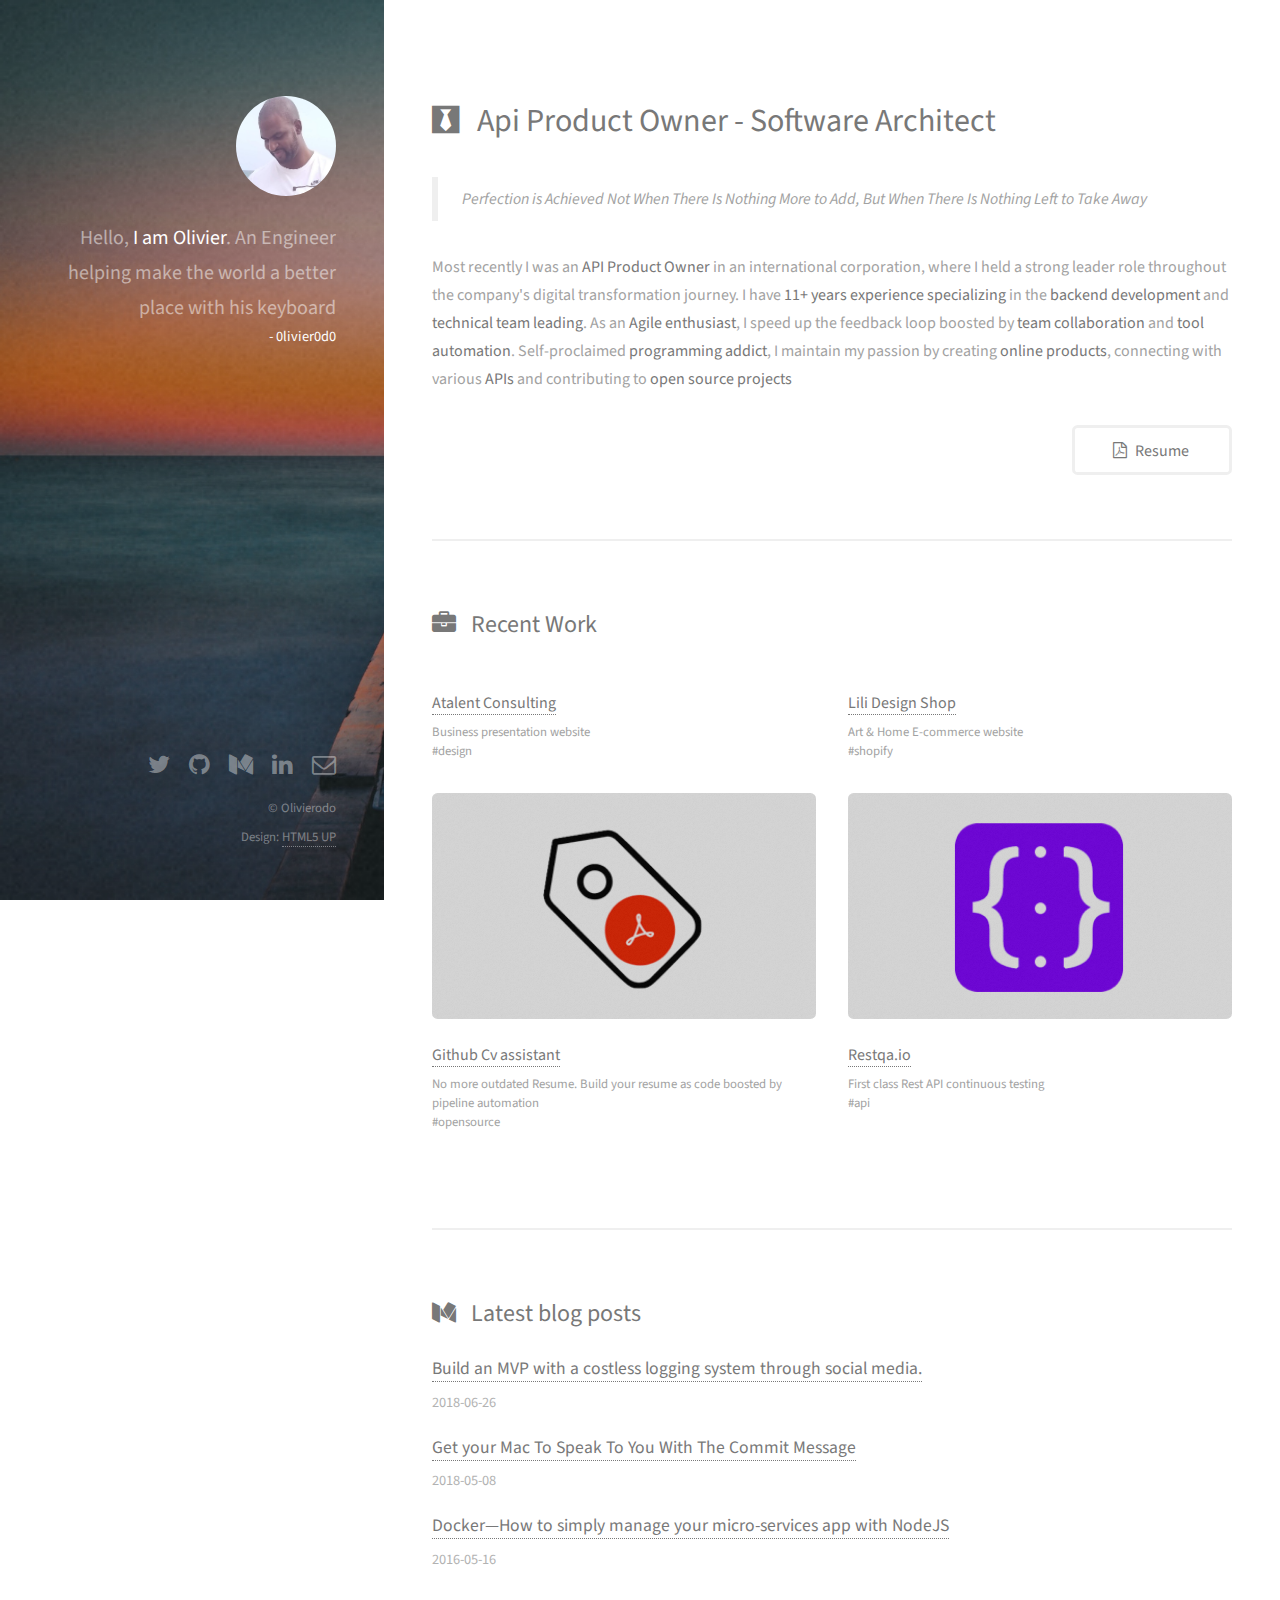
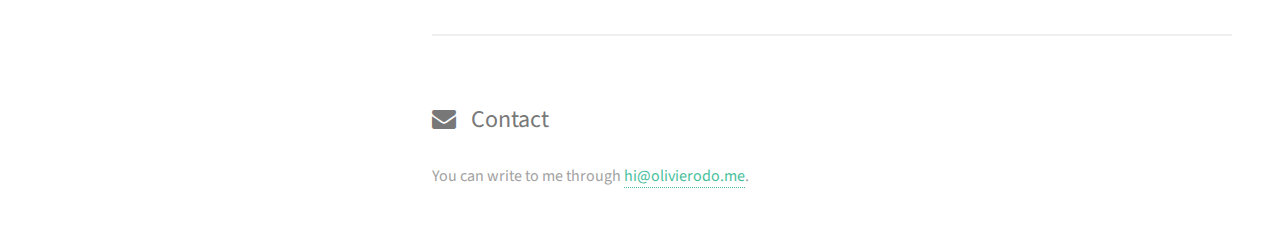
==== index.html @ 7ea4ca66 "add atalent" ====
<!DOCTYPE HTML>
<!--
	Strata by HTML5 UP
	html5up.net | @ajlkn
	Free for personal and commercial use under the CCA 3.0 license (html5up.net/license)
-->
<html>
	<head>
		<title>0livier0d0 - Engineer of things</title>
		<meta charset="utf-8" />
		<meta name="viewport" content="width=device-width, initial-scale=1, user-scalable=no" />
		<link rel="stylesheet" href="assets/css/main.css" />
    <link rel="shortcut icon" type="image/x-icon" href="/images/avatar.jpg">
	</head>
	<body class="is-preload">

		<!-- Header -->
			<header id="header">
				<div class="inner">
					<a href="#" class="image avatar"><img src="images/avatar.jpg" alt="" /></a>
					<h1>Hello, <strong>I am Olivier</strong>.<br />
          An Engineer helping make the world a better place with his keyboard<br />
          <br />
          <h5>- 0livier0d0</h5>
				</div>
			</header>

		<!-- Main -->
			<div id="main">

				<!-- One -->
					<section id="one">
						<header class="major">
              <h1>
		            <a href="#" class="icon fa-black-tie"><span class="label"></span></a>
                &nbsp;
							  Api Product Owner - Software Architect
              </h1>
              <blockquote>Perfection is Achieved Not When There Is Nothing More to Add, But When There Is Nothing Left to Take Away</blockquote>
						</header>
						<p>Most recently I was an <strong>API Product Owner</strong> in an international corporation, where I held a strong leader role throughout the company's digital transformation journey. I have <strong>11+ years experience specializing</strong> in the <strong>backend development</strong> and <strong>technical team leading</strong>.
            As an <strong>Agile enthusiast</strong>, I speed up the feedback loop boosted by <strong>team collaboration</strong> and <strong>tool automation</strong>.
            Self-proclaimed <strong>programming addict</strong>, I maintain my passion by creating <strong>online products</strong>, connecting with various <strong>APIs</strong> and contributing to <strong>open source projects</strong></p>
            <a href="https://github.com/olivierodo/Awesome-CV/releases/download/latest/olivier-rodomond.pdf" target="_blank" class="button icon fa-file-pdf-o" style="float:right"  ga-on="click" ga-event-category="Resume download">Resume</a>
            <div style="clear:right"></div>
					</section>

				<!-- Two -->
					<section id="two">
						<h2>
		          <a href="#" class="icon fa-briefcase"><span class="label">email</span></a>
              &nbsp;
              Recent Work
             </h2>
						<div class="row">
							<article class="col-6 col-12-xsmall work-item">
								<a target="_blank" ga-on="click" ga-event-category="atalent" href="https://www.atalent-consulting.com?source=olivierodo" class="image fit thumb"><img src="images/thumbs/05.png" alt="" /></a>
								<h3><a ga-on="click" ga-event-category="atalent" href="https://www.atalent-consulting.com?source=olivierodo" target="_blank">Atalent Consulting</a></h3>
								<p>
                  Business presentation website<br />
                  #design
                </p>
							</article>
							<article class="col-6 col-12-xsmall work-item">
								<a target="_blank" ga-on="click" ga-event-category="Lilidesignshop" href="https://www.lilidesignshop.com?source=olivierodo" class="image fit thumb"><img src="images/thumbs/04.png" alt="" /></a>
								<h3><a ga-on="click" ga-event-category="Lilidesignshop" href="https://www.lilidesignshop.com?source=olivierodo" target="_blank">Lili Design Shop</a></h3>
								<p>
                  Art & Home  E-commerce website<br />
                  #shopify
                </p>
							</article>
							<article class="col-6 col-12-xsmall work-item">
								<a  target="_blank" ga-on="click" ga-event-category="gh-cv-assistant" href="http://gh-cv-assistant.olivierodo.me?source=olivierodo" class="image fit thumb"><img src="images/thumbs/02.png" alt="" /></a>
								<h3><a target="_blank" ga-on="click" ga-event-category="gh-cv-assistant" href="http://gh-cv-assistant.olivierodo.me?source=olivierodo">Github Cv assistant</a></h3>
								<p>
                  No more outdated Resume. Build your resume as code boosted by pipeline automation<br />
                  #opensource
                </p>
							</article>
							<article class="col-6 col-12-xsmall work-item">
								<a  ga-on="click" ga-event-category="restqa" href="http://restqa.io?source=olivierodo" target="_blank" class="image fit thumb"><img src="images/thumbs/03.png" alt="" /></a>
								<h3><a  ga-on="click" ga-event-category="restqa" href="http://restqa.io?source=olivierodo" target="_blank">Restqa.io</a></h3>
								<p>
                  First class Rest API continuous testing<br />
                  #api
                </p>
							</article>
						</div>
					</section>


          <section id="posts">
						<h2>
		          <a href="http://blog.olivierodo.me" class="icon fa-medium"><span class="label">Blog</span></a>
              &nbsp;
              Latest blog posts 
             </h2>
          </section>

          <section>
						<h2>
		          <a href="#" class="icon fa-envelope"><span class="label">email</span></a>
              &nbsp;
              Contact
             </h2>
             You can write to me through <a href="mailto:hi@olivierodo.me"  ga-on="click" ga-event-category="email contact">hi@olivierodo.me</a>.
          </section>

		<!-- Footer -->
			<footer id="footer">
				<div class="inner">
					<ul class="icons">
						<li><a href="https://twitter.com/olivierodo" ga-on="click" ga-event-category="twitter"  class="icon fa-twitter"><span class="label">Twitter</span></a></li>
						<li><a href="https://github.com/olivierodo"  ga-on="click" ga-event-category="github" class="icon fa-github"><span class="label">Github</span></a></li>
						<li><a href="http://blog.olivierodo.me"  ga-on="click" ga-event-category="blog" class="icon fa-medium"><span class="label">Blog</span></a></li>
						<li><a href="https://linkedin.com/in/olivierodo"  ga-on="click" ga-event-category="linkedin" class="icon fa-linkedin"><span class="label">Linkedin</span></a></li>
						<li><a href="mail:hi@olivierodo.me"  ga-on="click" ga-event-category="email" class="icon fa-envelope-o"><span class="label">Email</span></a></li>
					</ul>
					<ul class="copyright">
						<li>&copy; Olivierodo</li><li>Design: <a href="http://html5up.net"  ga-on="click" ga-event-category="template">HTML5 UP</a></li>
					</ul>
				</div>
			</footer>

		<!-- Scripts -->
			<script src="assets/js/jquery.min.js"></script>
			<script src="assets/js/jquery.poptrox.min.js"></script>
			<script src="assets/js/browser.min.js"></script>
			<script src="assets/js/breakpoints.min.js"></script>
			<script src="assets/js/util.js"></script>
			<script src="assets/js/main.js"></script>

      <!-- Global site tag (gtag.js) - Google Analytics -->
      <script>
        (function(i,s,o,g,r,a,m){i['GoogleAnalyticsObject']=r;i[r]=i[r]||function(){
        (i[r].q=i[r].q||[]).push(arguments)},i[r].l=1*new Date();a=s.createElement(o),
        m=s.getElementsByTagName(o)[0];a.async=1;a.src=g;m.parentNode.insertBefore(a,m)
        })(window,document,'script','https://www.google-analytics.com/analytics.js','ga');
        
        ga('create', 'UA-53726500-4', 'auto');
        ga('send', 'pageview');
      </script>




	</body>
</html>
---- assets/css/main.css ----
@import url("font-awesome.min.css");
@import url("https://fonts.googleapis.com/css?family=Source+Sans+Pro:400,400italic");

/*
	Strata by HTML5 UP
	html5up.net | @ajlkn
	Free for personal and commercial use under the CCA 3.0 license (html5up.net/license)
*/

html, body, div, span, applet, object,
iframe, h1, h2, h3, h4, h5, h6, p, blockquote,
pre, a, abbr, acronym, address, big, cite,
code, del, dfn, em, img, ins, kbd, q, s, samp,
small, strike, strong, sub, sup, tt, var, b,
u, i, center, dl, dt, dd, ol, ul, li, fieldset,
form, label, legend, table, caption, tbody,
tfoot, thead, tr, th, td, article, aside,
canvas, details, embed, figure, figcaption,
footer, header, hgroup, menu, nav, output, ruby,
section, summary, time, mark, audio, video {
	margin: 0;
	padding: 0;
	border: 0;
	font-size: 100%;
	font: inherit;
	vertical-align: baseline;}

article, aside, details, figcaption, figure,
footer, header, hgroup, menu, nav, section {
	display: block;}

body {
	line-height: 1;
}

ol, ul {
	list-style: none;
}

blockquote, q {
	quotes: none;
}

	blockquote:before, blockquote:after, q:before, q:after {
		content: '';
		content: none;
	}

table {
	border-collapse: collapse;
	border-spacing: 0;
}

body {
	-webkit-text-size-adjust: none;
}

mark {
	background-color: transparent;
	color: inherit;
}

input::-moz-focus-inner {
	border: 0;
	padding: 0;
}

input, select, textarea {
	-moz-appearance: none;
	-webkit-appearance: none;
	-ms-appearance: none;
	appearance: none;
}

/* Basic */

	html {
		box-sizing: border-box;
	}

	*, *:before, *:after {
		box-sizing: inherit;
	}

	body {
		background: #fff;
	}

		body.is-preload *, body.is-preload *:before, body.is-preload *:after {
			-moz-animation: none !important;
			-webkit-animation: none !important;
			-ms-animation: none !important;
			animation: none !important;
			-moz-transition: none !important;
			-webkit-transition: none !important;
			-ms-transition: none !important;
			transition: none !important;
		}

	body, input, select, textarea {
		color: #a2a2a2;
		font-family: "Source Sans Pro", Helvetica, sans-serif;
		font-size: 16pt;
		font-weight: 400;
		line-height: 1.75em;
	}

	a {
		-moz-transition: color 0.2s ease-in-out, border-color 0.2s ease-in-out;
		-webkit-transition: color 0.2s ease-in-out, border-color 0.2s ease-in-out;
		-ms-transition: color 0.2s ease-in-out, border-color 0.2s ease-in-out;
		transition: color 0.2s ease-in-out, border-color 0.2s ease-in-out;
		border-bottom: dotted 1px;
		color: #49bf9d;
		text-decoration: none;
	}

		a:hover {
			border-bottom-color: transparent;
			color: #49bf9d !important;
			text-decoration: none;
		}

	strong, b {
		color: #787878;
		font-weight: 400;
	}

	em, i {
		font-style: italic;
	}

	p {
		margin: 0 0 2em 0;
	}

	h1, h2, h3, h4, h5, h6 {
		color: #787878;
		font-weight: 400;
		line-height: 1em;
		margin: 0 0 1em 0;
	}

		h1 a, h2 a, h3 a, h4 a, h5 a, h6 a {
			color: inherit;
			text-decoration: none;
		}

	h1 {
		font-size: 2em;
		line-height: 1.5em;
	}

	h2 {
		font-size: 1.5em;
		line-height: 1.5em;
	}

	h3 {
		font-size: 1.25em;
		line-height: 1.5em;
	}

	h4 {
		font-size: 1.1em;
		line-height: 1.5em;
	}

	h5 {
		font-size: 0.9em;
		line-height: 1.5em;
	}

	h6 {
		font-size: 0.7em;
		line-height: 1.5em;
	}

	sub {
		font-size: 0.8em;
		position: relative;
		top: 0.5em;
	}

	sup {
		font-size: 0.8em;
		position: relative;
		top: -0.5em;
	}

	hr {
		border: 0;
		border-bottom: solid 2px #efefef;
		margin: 2em 0;
	}

		hr.major {
			margin: 3em 0;
		}

	blockquote {
		border-left: solid 6px #efefef;
		font-style: italic;
		margin: 0 0 2em 0;
		padding: 0.5em 0 0.5em 1.5em;
	}

	code {
		background: #f7f7f7;
		border-radius: 0.35em;
		border: solid 2px #efefef;
		font-family: "Courier New", monospace;
		font-size: 0.9em;
		margin: 0 0.25em;
		padding: 0.25em 0.65em;
	}

	pre {
		-webkit-overflow-scrolling: touch;
		font-family: "Courier New", monospace;
		font-size: 0.9em;
		margin: 0 0 2em 0;
	}

		pre code {
			display: block;
			line-height: 1.75em;
			padding: 1em 1.5em;
			overflow-x: auto;
		}

	.align-left {
		text-align: left;
	}

	.align-center {
		text-align: center;
	}

	.align-right {
		text-align: right;
	}

/* Container */

	.container {
		margin: 0 auto;
		max-width: calc(100% - 4em);
		width: 100%;
	}

		.container.xsmall {
			width: 25%;
		}

		.container.small {
			width: 50%;
		}

		.container.medium {
			width: 75%;
		}

		.container.large {
			width: 125%;
		}

		.container.xlarge {
			width: 150%;
		}

		.container.max {
			width: 100%;
		}

		@media screen and (max-width: 980px) {

			.container {
				width: 100% !important;
				max-width: 100% !important;
			}

		}

		@media screen and (max-width: 480px) {

			.container {
				max-width: calc(100% - 3em);
			}

		}

/* Row */

	.row {
		display: flex;
		flex-wrap: wrap;
		box-sizing: border-box;
		align-items: stretch;
	}

		.row > * {
			box-sizing: border-box;
		}

		.row.gtr-uniform > * > :last-child {
			margin-bottom: 0;
		}

		.row.aln-left {
			justify-content: flex-start;
		}

		.row.aln-center {
			justify-content: center;
		}

		.row.aln-right {
			justify-content: flex-end;
		}

		.row.aln-top {
			align-items: flex-start;
		}

		.row.aln-middle {
			align-items: center;
		}

		.row.aln-bottom {
			align-items: flex-end;
		}

		.row > .imp {
			order: -1;
		}

		.row > .col-1 {
			width: 8.3333333333%;
		}

		.row > .off-1 {
			margin-left: 8.3333333333%;
		}

		.row > .col-2 {
			width: 16.6666666667%;
		}

		.row > .off-2 {
			margin-left: 16.6666666667%;
		}

		.row > .col-3 {
			width: 25%;
		}

		.row > .off-3 {
			margin-left: 25%;
		}

		.row > .col-4 {
			width: 33.3333333333%;
		}

		.row > .off-4 {
			margin-left: 33.3333333333%;
		}

		.row > .col-5 {
			width: 41.6666666667%;
		}

		.row > .off-5 {
			margin-left: 41.6666666667%;
		}

		.row > .col-6 {
			width: 50%;
		}

		.row > .off-6 {
			margin-left: 50%;
		}

		.row > .col-7 {
			width: 58.3333333333%;
		}

		.row > .off-7 {
			margin-left: 58.3333333333%;
		}

		.row > .col-8 {
			width: 66.6666666667%;
		}

		.row > .off-8 {
			margin-left: 66.6666666667%;
		}

		.row > .col-9 {
			width: 75%;
		}

		.row > .off-9 {
			margin-left: 75%;
		}

		.row > .col-10 {
			width: 83.3333333333%;
		}

		.row > .off-10 {
			margin-left: 83.3333333333%;
		}

		.row > .col-11 {
			width: 91.6666666667%;
		}

		.row > .off-11 {
			margin-left: 91.6666666667%;
		}

		.row > .col-12 {
			width: 100%;
		}

		.row > .off-12 {
			margin-left: 100%;
		}

		.row.gtr-0 {
			margin-top: 0;
			margin-left: 0em;
		}

			.row.gtr-0 > * {
				padding: 0 0 0 0em;
			}

			.row.gtr-0.gtr-uniform {
				margin-top: 0em;
			}

				.row.gtr-0.gtr-uniform > * {
					padding-top: 0em;
				}

		.row.gtr-25 {
			margin-top: 0;
			margin-left: -0.625em;
		}

			.row.gtr-25 > * {
				padding: 0 0 0 0.625em;
			}

			.row.gtr-25.gtr-uniform {
				margin-top: -0.625em;
			}

				.row.gtr-25.gtr-uniform > * {
					padding-top: 0.625em;
				}

		.row.gtr-50 {
			margin-top: 0;
			margin-left: -1.25em;
		}

			.row.gtr-50 > * {
				padding: 0 0 0 1.25em;
			}

			.row.gtr-50.gtr-uniform {
				margin-top: -1.25em;
			}

				.row.gtr-50.gtr-uniform > * {
					padding-top: 1.25em;
				}

		.row {
			margin-top: 0;
			margin-left: -2.5em;
		}

			.row > * {
				padding: 0 0 0 2.5em;
			}

			.row.gtr-uniform {
				margin-top: -2.5em;
			}

				.row.gtr-uniform > * {
					padding-top: 2.5em;
				}

		.row.gtr-150 {
			margin-top: 0;
			margin-left: -3.75em;
		}

			.row.gtr-150 > * {
				padding: 0 0 0 3.75em;
			}

			.row.gtr-150.gtr-uniform {
				margin-top: -3.75em;
			}

				.row.gtr-150.gtr-uniform > * {
					padding-top: 3.75em;
				}

		.row.gtr-200 {
			margin-top: 0;
			margin-left: -5em;
		}

			.row.gtr-200 > * {
				padding: 0 0 0 5em;
			}

			.row.gtr-200.gtr-uniform {
				margin-top: -5em;
			}

				.row.gtr-200.gtr-uniform > * {
					padding-top: 5em;
				}

		@media screen and (max-width: 1800px) {

			.row {
				display: flex;
				flex-wrap: wrap;
				box-sizing: border-box;
				align-items: stretch;
			}

				.row > * {
					box-sizing: border-box;
				}

				.row.gtr-uniform > * > :last-child {
					margin-bottom: 0;
				}

				.row.aln-left {
					justify-content: flex-start;
				}

				.row.aln-center {
					justify-content: center;
				}

				.row.aln-right {
					justify-content: flex-end;
				}

				.row.aln-top {
					align-items: flex-start;
				}

				.row.aln-middle {
					align-items: center;
				}

				.row.aln-bottom {
					align-items: flex-end;
				}

				.row > .imp-xlarge {
					order: -1;
				}

				.row > .col-1-xlarge {
					width: 8.3333333333%;
				}

				.row > .off-1-xlarge {
					margin-left: 8.3333333333%;
				}

				.row > .col-2-xlarge {
					width: 16.6666666667%;
				}

				.row > .off-2-xlarge {
					margin-left: 16.6666666667%;
				}

				.row > .col-3-xlarge {
					width: 25%;
				}

				.row > .off-3-xlarge {
					margin-left: 25%;
				}

				.row > .col-4-xlarge {
					width: 33.3333333333%;
				}

				.row > .off-4-xlarge {
					margin-left: 33.3333333333%;
				}

				.row > .col-5-xlarge {
					width: 41.6666666667%;
				}

				.row > .off-5-xlarge {
					margin-left: 41.6666666667%;
				}

				.row > .col-6-xlarge {
					width: 50%;
				}

				.row > .off-6-xlarge {
					margin-left: 50%;
				}

				.row > .col-7-xlarge {
					width: 58.3333333333%;
				}

				.row > .off-7-xlarge {
					margin-left: 58.3333333333%;
				}

				.row > .col-8-xlarge {
					width: 66.6666666667%;
				}

				.row > .off-8-xlarge {
					margin-left: 66.6666666667%;
				}

				.row > .col-9-xlarge {
					width: 75%;
				}

				.row > .off-9-xlarge {
					margin-left: 75%;
				}

				.row > .col-10-xlarge {
					width: 83.3333333333%;
				}

				.row > .off-10-xlarge {
					margin-left: 83.3333333333%;
				}

				.row > .col-11-xlarge {
					width: 91.6666666667%;
				}

				.row > .off-11-xlarge {
					margin-left: 91.6666666667%;
				}

				.row > .col-12-xlarge {
					width: 100%;
				}

				.row > .off-12-xlarge {
					margin-left: 100%;
				}

				.row.gtr-0 {
					margin-top: 0;
					margin-left: 0em;
				}

					.row.gtr-0 > * {
						padding: 0 0 0 0em;
					}

					.row.gtr-0.gtr-uniform {
						margin-top: 0em;
					}

						.row.gtr-0.gtr-uniform > * {
							padding-top: 0em;
						}

				.row.gtr-25 {
					margin-top: 0;
					margin-left: -0.625em;
				}

					.row.gtr-25 > * {
						padding: 0 0 0 0.625em;
					}

					.row.gtr-25.gtr-uniform {
						margin-top: -0.625em;
					}

						.row.gtr-25.gtr-uniform > * {
							padding-top: 0.625em;
						}

				.row.gtr-50 {
					margin-top: 0;
					margin-left: -1.25em;
				}

					.row.gtr-50 > * {
						padding: 0 0 0 1.25em;
					}

					.row.gtr-50.gtr-uniform {
						margin-top: -1.25em;
					}

						.row.gtr-50.gtr-uniform > * {
							padding-top: 1.25em;
						}

				.row {
					margin-top: 0;
					margin-left: -2.5em;
				}

					.row > * {
						padding: 0 0 0 2.5em;
					}

					.row.gtr-uniform {
						margin-top: -2.5em;
					}

						.row.gtr-uniform > * {
							padding-top: 2.5em;
						}

				.row.gtr-150 {
					margin-top: 0;
					margin-left: -3.75em;
				}

					.row.gtr-150 > * {
						padding: 0 0 0 3.75em;
					}

					.row.gtr-150.gtr-uniform {
						margin-top: -3.75em;
					}

						.row.gtr-150.gtr-uniform > * {
							padding-top: 3.75em;
						}

				.row.gtr-200 {
					margin-top: 0;
					margin-left: -5em;
				}

					.row.gtr-200 > * {
						padding: 0 0 0 5em;
					}

					.row.gtr-200.gtr-uniform {
						margin-top: -5em;
					}

						.row.gtr-200.gtr-uniform > * {
							padding-top: 5em;
						}

		}

		@media screen and (max-width: 1280px) {

			.row {
				display: flex;
				flex-wrap: wrap;
				box-sizing: border-box;
				align-items: stretch;
			}

				.row > * {
					box-sizing: border-box;
				}

				.row.gtr-uniform > * > :last-child {
					margin-bottom: 0;
				}

				.row.aln-left {
					justify-content: flex-start;
				}

				.row.aln-center {
					justify-content: center;
				}

				.row.aln-right {
					justify-content: flex-end;
				}

				.row.aln-top {
					align-items: flex-start;
				}

				.row.aln-middle {
					align-items: center;
				}

				.row.aln-bottom {
					align-items: flex-end;
				}

				.row > .imp-large {
					order: -1;
				}

				.row > .col-1-large {
					width: 8.3333333333%;
				}

				.row > .off-1-large {
					margin-left: 8.3333333333%;
				}

				.row > .col-2-large {
					width: 16.6666666667%;
				}

				.row > .off-2-large {
					margin-left: 16.6666666667%;
				}

				.row > .col-3-large {
					width: 25%;
				}

				.row > .off-3-large {
					margin-left: 25%;
				}

				.row > .col-4-large {
					width: 33.3333333333%;
				}

				.row > .off-4-large {
					margin-left: 33.3333333333%;
				}

				.row > .col-5-large {
					width: 41.6666666667%;
				}

				.row > .off-5-large {
					margin-left: 41.6666666667%;
				}

				.row > .col-6-large {
					width: 50%;
				}

				.row > .off-6-large {
					margin-left: 50%;
				}

				.row > .col-7-large {
					width: 58.3333333333%;
				}

				.row > .off-7-large {
					margin-left: 58.3333333333%;
				}

				.row > .col-8-large {
					width: 66.6666666667%;
				}

				.row > .off-8-large {
					margin-left: 66.6666666667%;
				}

				.row > .col-9-large {
					width: 75%;
				}

				.row > .off-9-large {
					margin-left: 75%;
				}

				.row > .col-10-large {
					width: 83.3333333333%;
				}

				.row > .off-10-large {
					margin-left: 83.3333333333%;
				}

				.row > .col-11-large {
					width: 91.6666666667%;
				}

				.row > .off-11-large {
					margin-left: 91.6666666667%;
				}

				.row > .col-12-large {
					width: 100%;
				}

				.row > .off-12-large {
					margin-left: 100%;
				}

				.row.gtr-0 {
					margin-top: 0;
					margin-left: 0em;
				}

					.row.gtr-0 > * {
						padding: 0 0 0 0em;
					}

					.row.gtr-0.gtr-uniform {
						margin-top: 0em;
					}

						.row.gtr-0.gtr-uniform > * {
							padding-top: 0em;
						}

				.row.gtr-25 {
					margin-top: 0;
					margin-left: -0.5em;
				}

					.row.gtr-25 > * {
						padding: 0 0 0 0.5em;
					}

					.row.gtr-25.gtr-uniform {
						margin-top: -0.5em;
					}

						.row.gtr-25.gtr-uniform > * {
							padding-top: 0.5em;
						}

				.row.gtr-50 {
					margin-top: 0;
					margin-left: -1em;
				}

					.row.gtr-50 > * {
						padding: 0 0 0 1em;
					}

					.row.gtr-50.gtr-uniform {
						margin-top: -1em;
					}

						.row.gtr-50.gtr-uniform > * {
							padding-top: 1em;
						}

				.row {
					margin-top: 0;
					margin-left: -2em;
				}

					.row > * {
						padding: 0 0 0 2em;
					}

					.row.gtr-uniform {
						margin-top: -2em;
					}

						.row.gtr-uniform > * {
							padding-top: 2em;
						}

				.row.gtr-150 {
					margin-top: 0;
					margin-left: -3em;
				}

					.row.gtr-150 > * {
						padding: 0 0 0 3em;
					}

					.row.gtr-150.gtr-uniform {
						margin-top: -3em;
					}

						.row.gtr-150.gtr-uniform > * {
							padding-top: 3em;
						}

				.row.gtr-200 {
					margin-top: 0;
					margin-left: -4em;
				}

					.row.gtr-200 > * {
						padding: 0 0 0 4em;
					}

					.row.gtr-200.gtr-uniform {
						margin-top: -4em;
					}

						.row.gtr-200.gtr-uniform > * {
							padding-top: 4em;
						}

		}

		@media screen and (max-width: 980px) {

			.row {
				display: flex;
				flex-wrap: wrap;
				box-sizing: border-box;
				align-items: stretch;
			}

				.row > * {
					box-sizing: border-box;
				}

				.row.gtr-uniform > * > :last-child {
					margin-bottom: 0;
				}

				.row.aln-left {
					justify-content: flex-start;
				}

				.row.aln-center {
					justify-content: center;
				}

				.row.aln-right {
					justify-content: flex-end;
				}

				.row.aln-top {
					align-items: flex-start;
				}

				.row.aln-middle {
					align-items: center;
				}

				.row.aln-bottom {
					align-items: flex-end;
				}

				.row > .imp-medium {
					order: -1;
				}

				.row > .col-1-medium {
					width: 8.3333333333%;
				}

				.row > .off-1-medium {
					margin-left: 8.3333333333%;
				}

				.row > .col-2-medium {
					width: 16.6666666667%;
				}

				.row > .off-2-medium {
					margin-left: 16.6666666667%;
				}

				.row > .col-3-medium {
					width: 25%;
				}

				.row > .off-3-medium {
					margin-left: 25%;
				}

				.row > .col-4-medium {
					width: 33.3333333333%;
				}

				.row > .off-4-medium {
					margin-left: 33.3333333333%;
				}

				.row > .col-5-medium {
					width: 41.6666666667%;
				}

				.row > .off-5-medium {
					margin-left: 41.6666666667%;
				}

				.row > .col-6-medium {
					width: 50%;
				}

				.row > .off-6-medium {
					margin-left: 50%;
				}

				.row > .col-7-medium {
					width: 58.3333333333%;
				}

				.row > .off-7-medium {
					margin-left: 58.3333333333%;
				}

				.row > .col-8-medium {
					width: 66.6666666667%;
				}

				.row > .off-8-medium {
					margin-left: 66.6666666667%;
				}

				.row > .col-9-medium {
					width: 75%;
				}

				.row > .off-9-medium {
					margin-left: 75%;
				}

				.row > .col-10-medium {
					width: 83.3333333333%;
				}

				.row > .off-10-medium {
					margin-left: 83.3333333333%;
				}

				.row > .col-11-medium {
					width: 91.6666666667%;
				}

				.row > .off-11-medium {
					margin-left: 91.6666666667%;
				}

				.row > .col-12-medium {
					width: 100%;
				}

				.row > .off-12-medium {
					margin-left: 100%;
				}

				.row.gtr-0 {
					margin-top: 0;
					margin-left: 0em;
				}

					.row.gtr-0 > * {
						padding: 0 0 0 0em;
					}

					.row.gtr-0.gtr-uniform {
						margin-top: 0em;
					}

						.row.gtr-0.gtr-uniform > * {
							padding-top: 0em;
						}

				.row.gtr-25 {
					margin-top: 0;
					margin-left: -0.5em;
				}

					.row.gtr-25 > * {
						padding: 0 0 0 0.5em;
					}

					.row.gtr-25.gtr-uniform {
						margin-top: -0.5em;
					}

						.row.gtr-25.gtr-uniform > * {
							padding-top: 0.5em;
						}

				.row.gtr-50 {
					margin-top: 0;
					margin-left: -1em;
				}

					.row.gtr-50 > * {
						padding: 0 0 0 1em;
					}

					.row.gtr-50.gtr-uniform {
						margin-top: -1em;
					}

						.row.gtr-50.gtr-uniform > * {
							padding-top: 1em;
						}

				.row {
					margin-top: 0;
					margin-left: -2em;
				}

					.row > * {
						padding: 0 0 0 2em;
					}

					.row.gtr-uniform {
						margin-top: -2em;
					}

						.row.gtr-uniform > * {
							padding-top: 2em;
						}

				.row.gtr-150 {
					margin-top: 0;
					margin-left: -3em;
				}

					.row.gtr-150 > * {
						padding: 0 0 0 3em;
					}

					.row.gtr-150.gtr-uniform {
						margin-top: -3em;
					}

						.row.gtr-150.gtr-uniform > * {
							padding-top: 3em;
						}

				.row.gtr-200 {
					margin-top: 0;
					margin-left: -4em;
				}

					.row.gtr-200 > * {
						padding: 0 0 0 4em;
					}

					.row.gtr-200.gtr-uniform {
						margin-top: -4em;
					}

						.row.gtr-200.gtr-uniform > * {
							padding-top: 4em;
						}

		}

		@media screen and (max-width: 736px) {

			.row {
				display: flex;
				flex-wrap: wrap;
				box-sizing: border-box;
				align-items: stretch;
			}

				.row > * {
					box-sizing: border-box;
				}

				.row.gtr-uniform > * > :last-child {
					margin-bottom: 0;
				}

				.row.aln-left {
					justify-content: flex-start;
				}

				.row.aln-center {
					justify-content: center;
				}

				.row.aln-right {
					justify-content: flex-end;
				}

				.row.aln-top {
					align-items: flex-start;
				}

				.row.aln-middle {
					align-items: center;
				}

				.row.aln-bottom {
					align-items: flex-end;
				}

				.row > .imp-small {
					order: -1;
				}

				.row > .col-1-small {
					width: 8.3333333333%;
				}

				.row > .off-1-small {
					margin-left: 8.3333333333%;
				}

				.row > .col-2-small {
					width: 16.6666666667%;
				}

				.row > .off-2-small {
					margin-left: 16.6666666667%;
				}

				.row > .col-3-small {
					width: 25%;
				}

				.row > .off-3-small {
					margin-left: 25%;
				}

				.row > .col-4-small {
					width: 33.3333333333%;
				}

				.row > .off-4-small {
					margin-left: 33.3333333333%;
				}

				.row > .col-5-small {
					width: 41.6666666667%;
				}

				.row > .off-5-small {
					margin-left: 41.6666666667%;
				}

				.row > .col-6-small {
					width: 50%;
				}

				.row > .off-6-small {
					margin-left: 50%;
				}

				.row > .col-7-small {
					width: 58.3333333333%;
				}

				.row > .off-7-small {
					margin-left: 58.3333333333%;
				}

				.row > .col-8-small {
					width: 66.6666666667%;
				}

				.row > .off-8-small {
					margin-left: 66.6666666667%;
				}

				.row > .col-9-small {
					width: 75%;
				}

				.row > .off-9-small {
					margin-left: 75%;
				}

				.row > .col-10-small {
					width: 83.3333333333%;
				}

				.row > .off-10-small {
					margin-left: 83.3333333333%;
				}

				.row > .col-11-small {
					width: 91.6666666667%;
				}

				.row > .off-11-small {
					margin-left: 91.6666666667%;
				}

				.row > .col-12-small {
					width: 100%;
				}

				.row > .off-12-small {
					margin-left: 100%;
				}

				.row.gtr-0 {
					margin-top: 0;
					margin-left: 0em;
				}

					.row.gtr-0 > * {
						padding: 0 0 0 0em;
					}

					.row.gtr-0.gtr-uniform {
						margin-top: 0em;
					}

						.row.gtr-0.gtr-uniform > * {
							padding-top: 0em;
						}

				.row.gtr-25 {
					margin-top: 0;
					margin-left: -0.375em;
				}

					.row.gtr-25 > * {
						padding: 0 0 0 0.375em;
					}

					.row.gtr-25.gtr-uniform {
						margin-top: -0.375em;
					}

						.row.gtr-25.gtr-uniform > * {
							padding-top: 0.375em;
						}

				.row.gtr-50 {
					margin-top: 0;
					margin-left: -0.75em;
				}

					.row.gtr-50 > * {
						padding: 0 0 0 0.75em;
					}

					.row.gtr-50.gtr-uniform {
						margin-top: -0.75em;
					}

						.row.gtr-50.gtr-uniform > * {
							padding-top: 0.75em;
						}

				.row {
					margin-top: 0;
					margin-left: -1.5em;
				}

					.row > * {
						padding: 0 0 0 1.5em;
					}

					.row.gtr-uniform {
						margin-top: -1.5em;
					}

						.row.gtr-uniform > * {
							padding-top: 1.5em;
						}

				.row.gtr-150 {
					margin-top: 0;
					margin-left: -2.25em;
				}

					.row.gtr-150 > * {
						padding: 0 0 0 2.25em;
					}

					.row.gtr-150.gtr-uniform {
						margin-top: -2.25em;
					}

						.row.gtr-150.gtr-uniform > * {
							padding-top: 2.25em;
						}

				.row.gtr-200 {
					margin-top: 0;
					margin-left: -3em;
				}

					.row.gtr-200 > * {
						padding: 0 0 0 3em;
					}

					.row.gtr-200.gtr-uniform {
						margin-top: -3em;
					}

						.row.gtr-200.gtr-uniform > * {
							padding-top: 3em;
						}

		}

		@media screen and (max-width: 480px) {

			.row {
				display: flex;
				flex-wrap: wrap;
				box-sizing: border-box;
				align-items: stretch;
			}

				.row > * {
					box-sizing: border-box;
				}

				.row.gtr-uniform > * > :last-child {
					margin-bottom: 0;
				}

				.row.aln-left {
					justify-content: flex-start;
				}

				.row.aln-center {
					justify-content: center;
				}

				.row.aln-right {
					justify-content: flex-end;
				}

				.row.aln-top {
					align-items: flex-start;
				}

				.row.aln-middle {
					align-items: center;
				}

				.row.aln-bottom {
					align-items: flex-end;
				}

				.row > .imp-xsmall {
					order: -1;
				}

				.row > .col-1-xsmall {
					width: 8.3333333333%;
				}

				.row > .off-1-xsmall {
					margin-left: 8.3333333333%;
				}

				.row > .col-2-xsmall {
					width: 16.6666666667%;
				}

				.row > .off-2-xsmall {
					margin-left: 16.6666666667%;
				}

				.row > .col-3-xsmall {
					width: 25%;
				}

				.row > .off-3-xsmall {
					margin-left: 25%;
				}

				.row > .col-4-xsmall {
					width: 33.3333333333%;
				}

				.row > .off-4-xsmall {
					margin-left: 33.3333333333%;
				}

				.row > .col-5-xsmall {
					width: 41.6666666667%;
				}

				.row > .off-5-xsmall {
					margin-left: 41.6666666667%;
				}

				.row > .col-6-xsmall {
					width: 50%;
				}

				.row > .off-6-xsmall {
					margin-left: 50%;
				}

				.row > .col-7-xsmall {
					width: 58.3333333333%;
				}

				.row > .off-7-xsmall {
					margin-left: 58.3333333333%;
				}

				.row > .col-8-xsmall {
					width: 66.6666666667%;
				}

				.row > .off-8-xsmall {
					margin-left: 66.6666666667%;
				}

				.row > .col-9-xsmall {
					width: 75%;
				}

				.row > .off-9-xsmall {
					margin-left: 75%;
				}

				.row > .col-10-xsmall {
					width: 83.3333333333%;
				}

				.row > .off-10-xsmall {
					margin-left: 83.3333333333%;
				}

				.row > .col-11-xsmall {
					width: 91.6666666667%;
				}

				.row > .off-11-xsmall {
					margin-left: 91.6666666667%;
				}

				.row > .col-12-xsmall {
					width: 100%;
				}

				.row > .off-12-xsmall {
					margin-left: 100%;
				}

				.row.gtr-0 {
					margin-top: 0;
					margin-left: 0em;
				}

					.row.gtr-0 > * {
						padding: 0 0 0 0em;
					}

					.row.gtr-0.gtr-uniform {
						margin-top: 0em;
					}

						.row.gtr-0.gtr-uniform > * {
							padding-top: 0em;
						}

				.row.gtr-25 {
					margin-top: 0;
					margin-left: -0.375em;
				}

					.row.gtr-25 > * {
						padding: 0 0 0 0.375em;
					}

					.row.gtr-25.gtr-uniform {
						margin-top: -0.375em;
					}

						.row.gtr-25.gtr-uniform > * {
							padding-top: 0.375em;
						}

				.row.gtr-50 {
					margin-top: 0;
					margin-left: -0.75em;
				}

					.row.gtr-50 > * {
						padding: 0 0 0 0.75em;
					}

					.row.gtr-50.gtr-uniform {
						margin-top: -0.75em;
					}

						.row.gtr-50.gtr-uniform > * {
							padding-top: 0.75em;
						}

				.row {
					margin-top: 0;
					margin-left: -1.5em;
				}

					.row > * {
						padding: 0 0 0 1.5em;
					}

					.row.gtr-uniform {
						margin-top: -1.5em;
					}

						.row.gtr-uniform > * {
							padding-top: 1.5em;
						}

				.row.gtr-150 {
					margin-top: 0;
					margin-left: -2.25em;
				}

					.row.gtr-150 > * {
						padding: 0 0 0 2.25em;
					}

					.row.gtr-150.gtr-uniform {
						margin-top: -2.25em;
					}

						.row.gtr-150.gtr-uniform > * {
							padding-top: 2.25em;
						}

				.row.gtr-200 {
					margin-top: 0;
					margin-left: -3em;
				}

					.row.gtr-200 > * {
						padding: 0 0 0 3em;
					}

					.row.gtr-200.gtr-uniform {
						margin-top: -3em;
					}

						.row.gtr-200.gtr-uniform > * {
							padding-top: 3em;
						}

		}

/* Section/Article */

	section.special, article.special {
		text-align: center;
	}

	header p {
		color: #b2b2b2;
		position: relative;
		margin: 0 0 1.5em 0;
	}

	header h2 + p {
		font-size: 1.25em;
		margin-top: -1em;
		line-height: 1.5em;
	}

	header h3 + p {
		font-size: 1.1em;
		margin-top: -0.8em;
		line-height: 1.5em;
	}

	header h4 + p,
	header h5 + p,
	header h6 + p {
		font-size: 0.9em;
		margin-top: -0.6em;
		line-height: 1.5em;
	}

	header.major h2 {
		font-size: 2em;
	}

/* Form */

	form {
		margin: 0 0 2em 0;
	}

	label {
		color: #787878;
		display: block;
		font-size: 0.9em;
		font-weight: 400;
		margin: 0 0 1em 0;
	}

	input[type="text"],
	input[type="password"],
	input[type="email"],
	select,
	textarea {
		-moz-appearance: none;
		-webkit-appearance: none;
		-ms-appearance: none;
		appearance: none;
		background: #f7f7f7;
		border-radius: 0.35em;
		border: solid 2px transparent;
		color: inherit;
		display: block;
		outline: 0;
		padding: 0 0.75em;
		text-decoration: none;
		width: 100%;
	}

		input[type="text"]:invalid,
		input[type="password"]:invalid,
		input[type="email"]:invalid,
		select:invalid,
		textarea:invalid {
			box-shadow: none;
		}

		input[type="text"]:focus,
		input[type="password"]:focus,
		input[type="email"]:focus,
		select:focus,
		textarea:focus {
			border-color: #49bf9d;
		}

	select {
		background-image: url("data:image/svg+xml;charset=utf8,%3Csvg xmlns='http://www.w3.org/2000/svg' width='40' height='40' preserveAspectRatio='none' viewBox='0 0 40 40'%3E%3Cpath d='M9.4,12.3l10.4,10.4l10.4-10.4c0.2-0.2,0.5-0.4,0.9-0.4c0.3,0,0.6,0.1,0.9,0.4l3.3,3.3c0.2,0.2,0.4,0.5,0.4,0.9 c0,0.4-0.1,0.6-0.4,0.9L20.7,31.9c-0.2,0.2-0.5,0.4-0.9,0.4c-0.3,0-0.6-0.1-0.9-0.4L4.3,17.3c-0.2-0.2-0.4-0.5-0.4-0.9 c0-0.4,0.1-0.6,0.4-0.9l3.3-3.3c0.2-0.2,0.5-0.4,0.9-0.4S9.1,12.1,9.4,12.3z' fill='%23dfdfdf' /%3E%3C/svg%3E");
		background-size: 1.25rem;
		background-repeat: no-repeat;
		background-position: calc(100% - 1rem) center;
		height: 2.75em;
		padding-right: 2.75em;
		text-overflow: ellipsis;
	}

		select option {
			color: #787878;
			background: #fff;
		}

		select:focus::-ms-value {
			background-color: transparent;
		}

		select::-ms-expand {
			display: none;
		}

	input[type="text"],
	input[type="password"],
	input[type="email"],
	select {
		height: 2.75em;
	}

	textarea {
		padding: 0.75em;
	}

	input[type="checkbox"],
	input[type="radio"] {
		-moz-appearance: none;
		-webkit-appearance: none;
		-ms-appearance: none;
		appearance: none;
		display: block;
		float: left;
		margin-right: -2em;
		opacity: 0;
		width: 1em;
		z-index: -1;
	}

		input[type="checkbox"] + label,
		input[type="radio"] + label {
			text-decoration: none;
			color: #a2a2a2;
			cursor: pointer;
			display: inline-block;
			font-size: 1em;
			font-weight: 400;
			padding-left: 2.4em;
			padding-right: 0.75em;
			position: relative;
		}

			input[type="checkbox"] + label:before,
			input[type="radio"] + label:before {
				-moz-osx-font-smoothing: grayscale;
				-webkit-font-smoothing: antialiased;
				font-family: FontAwesome;
				font-style: normal;
				font-weight: normal;
				text-transform: none !important;
			}

			input[type="checkbox"] + label:before,
			input[type="radio"] + label:before {
				background: #f7f7f7;
				border-radius: 0.35em;
				border: solid 2px transparent;
				content: '';
				display: inline-block;
				height: 1.65em;
				left: 0;
				line-height: 1.58125em;
				position: absolute;
				text-align: center;
				top: 0;
				width: 1.65em;
			}

		input[type="checkbox"]:checked + label:before,
		input[type="radio"]:checked + label:before {
			background: #787878;
			border-color: #787878;
			color: #fff;
			content: '\f00c';
		}

		input[type="checkbox"]:focus + label:before,
		input[type="radio"]:focus + label:before {
			border-color: #49bf9d;
		}

	input[type="checkbox"] + label:before {
		border-radius: 0.35em;
	}

	input[type="radio"] + label:before {
		border-radius: 100%;
	}

	::-webkit-input-placeholder {
		color: #b2b2b2 !important;
		opacity: 1.0;
	}

	:-moz-placeholder {
		color: #b2b2b2 !important;
		opacity: 1.0;
	}

	::-moz-placeholder {
		color: #b2b2b2 !important;
		opacity: 1.0;
	}

	:-ms-input-placeholder {
		color: #b2b2b2 !important;
		opacity: 1.0;
	}

/* Box */

	.box {
		border-radius: 0.35em;
		border: solid 2px #efefef;
		margin-bottom: 2em;
		padding: 1.5em;
	}

		.box > :last-child,
		.box > :last-child > :last-child,
		.box > :last-child > :last-child > :last-child {
			margin-bottom: 0;
		}

		.box.alt {
			border: 0;
			border-radius: 0;
			padding: 0;
		}

/* Icon */

	.icon {
		text-decoration: none;
		border-bottom: none;
		position: relative;
	}

		.icon:before {
			-moz-osx-font-smoothing: grayscale;
			-webkit-font-smoothing: antialiased;
			font-family: FontAwesome;
			font-style: normal;
			font-weight: normal;
			text-transform: none !important;
		}

		.icon > .label {
			display: none;
		}

/* Image */

	.image {
		border-radius: 0.35em;
		border: 0;
		display: inline-block;
		position: relative;
	}

		.image:before {
			-moz-transition: opacity 0.2s ease-in-out;
			-webkit-transition: opacity 0.2s ease-in-out;
			-ms-transition: opacity 0.2s ease-in-out;
			transition: opacity 0.2s ease-in-out;
			background: url("images/overlay.png");
			border-radius: 0.35em;
			content: '';
			display: block;
			height: 100%;
			left: 0;
			opacity: 0.5;
			position: absolute;
			top: 0;
			width: 100%;
		}

		.image.thumb {
			text-align: center;
		}

			.image.thumb:after {
				-moz-transition: opacity 0.2s ease-in-out;
				-webkit-transition: opacity 0.2s ease-in-out;
				-ms-transition: opacity 0.2s ease-in-out;
				transition: opacity 0.2s ease-in-out;
				border-radius: 0.35em;
				border: solid 3px rgba(255, 255, 255, 0.5);
				color: #fff;
				content: 'View';
				display: inline-block;
				font-size: 0.8em;
				font-weight: 400;
				left: 50%;
				line-height: 2.25em;
				margin: -1.25em 0 0 -3em;
				opacity: 0;
				padding: 0 1.5em;
				position: absolute;
				text-align: center;
				text-decoration: none;
				top: 50%;
				white-space: nowrap;
			}

			.image.thumb:hover:after {
				opacity: 1.0;
			}

			.image.thumb:hover:before {
				background: url("images/overlay.png"), url("images/overlay.png");
				opacity: 1.0;
			}

		.image img {
			border-radius: 0.35em;
			display: block;
		}

		.image.left {
			float: left;
			margin: 0 1.5em 1em 0;
			top: 0.25em;
		}

		.image.right {
			float: right;
			margin: 0 0 1em 1.5em;
			top: 0.25em;
		}

		.image.left, .image.right {
			max-width: 40%;
		}

			.image.left img, .image.right img {
				width: 100%;
			}

		.image.fit {
			display: block;
			margin: 0 0 2em 0;
			width: 100%;
		}

			.image.fit img {
				width: 100%;
			}

		.image.avatar {
			border-radius: 100%;
		}

			.image.avatar:before {
				display: none;
			}

			.image.avatar img {
				border-radius: 100%;
				width: 100%;
			}

/* List */

	ol {
		list-style: decimal;
		margin: 0 0 2em 0;
		padding-left: 1.25em;
	}

		ol li {
			padding-left: 0.25em;
		}

	ul {
		list-style: disc;
		margin: 0 0 2em 0;
		padding-left: 1em;
	}

		ul li {
			padding-left: 0.5em;
		}

		ul.alt {
			list-style: none;
			padding-left: 0;
		}

			ul.alt li {
				border-top: solid 2px #efefef;
				padding: 0.5em 0;
			}

				ul.alt li:first-child {
					border-top: 0;
					padding-top: 0;
				}

	dl {
		margin: 0 0 2em 0;
	}

/* Icons */

	ul.icons {
		cursor: default;
		list-style: none;
		padding-left: 0;
	}

		ul.icons li {
			display: inline-block;
			padding: 0 1em 0 0;
		}

			ul.icons li:last-child {
				padding-right: 0;
			}

			ul.icons li .icon:before {
				font-size: 1.5em;
			}

/* Labeled Icons */

	ul.labeled-icons {
		list-style: none;
		padding: 0;
	}

		ul.labeled-icons li {
			line-height: 1.75em;
			margin: 1.5em 0 0 0;
			padding-left: 2.25em;
			position: relative;
		}

			ul.labeled-icons li:first-child {
				margin-top: 0;
			}

			ul.labeled-icons li a {
				color: inherit;
			}

			ul.labeled-icons li h3 {
				color: #b2b2b2;
				left: 0;
				position: absolute;
				text-align: center;
				top: 0;
				width: 1em;
			}

/* Actions */

	ul.actions {
		display: -moz-flex;
		display: -webkit-flex;
		display: -ms-flex;
		display: flex;
		cursor: default;
		list-style: none;
		margin-left: -1em;
		padding-left: 0;
	}

		ul.actions li {
			padding: 0 0 0 1em;
			vertical-align: middle;
		}

		ul.actions.special {
			-moz-justify-content: center;
			-webkit-justify-content: center;
			-ms-justify-content: center;
			justify-content: center;
			width: 100%;
			margin-left: 0;
		}

			ul.actions.special li:first-child {
				padding-left: 0;
			}

		ul.actions.stacked {
			-moz-flex-direction: column;
			-webkit-flex-direction: column;
			-ms-flex-direction: column;
			flex-direction: column;
			margin-left: 0;
		}

			ul.actions.stacked li {
				padding: 1.3em 0 0 0;
			}

				ul.actions.stacked li:first-child {
					padding-top: 0;
				}

		ul.actions.fit {
			width: calc(100% + 1em);
		}

			ul.actions.fit li {
				-moz-flex-grow: 1;
				-webkit-flex-grow: 1;
				-ms-flex-grow: 1;
				flex-grow: 1;
				-moz-flex-shrink: 1;
				-webkit-flex-shrink: 1;
				-ms-flex-shrink: 1;
				flex-shrink: 1;
				width: 100%;
			}

				ul.actions.fit li > * {
					width: 100%;
				}

			ul.actions.fit.stacked {
				width: 100%;
			}

		@media screen and (max-width: 480px) {

			ul.actions:not(.fixed) {
				-moz-flex-direction: column;
				-webkit-flex-direction: column;
				-ms-flex-direction: column;
				flex-direction: column;
				margin-left: 0;
				width: 100% !important;
			}

				ul.actions:not(.fixed) li {
					-moz-flex-grow: 1;
					-webkit-flex-grow: 1;
					-ms-flex-grow: 1;
					flex-grow: 1;
					-moz-flex-shrink: 1;
					-webkit-flex-shrink: 1;
					-ms-flex-shrink: 1;
					flex-shrink: 1;
					padding: 1em 0 0 0;
					text-align: center;
					width: 100%;
				}

					ul.actions:not(.fixed) li > * {
						width: 100%;
					}

					ul.actions:not(.fixed) li:first-child {
						padding-top: 0;
					}

					ul.actions:not(.fixed) li input[type="submit"],
					ul.actions:not(.fixed) li input[type="reset"],
					ul.actions:not(.fixed) li input[type="button"],
					ul.actions:not(.fixed) li button,
					ul.actions:not(.fixed) li .button {
						width: 100%;
					}

						ul.actions:not(.fixed) li input[type="submit"].icon:before,
						ul.actions:not(.fixed) li input[type="reset"].icon:before,
						ul.actions:not(.fixed) li input[type="button"].icon:before,
						ul.actions:not(.fixed) li button.icon:before,
						ul.actions:not(.fixed) li .button.icon:before {
							margin-left: -0.5em;
						}

		}

/* Table */

	.table-wrapper {
		-webkit-overflow-scrolling: touch;
		overflow-x: auto;
	}

	table {
		margin: 0 0 2em 0;
		width: 100%;
	}

		table tbody tr {
			border: solid 1px #efefef;
			border-left: 0;
			border-right: 0;
		}

			table tbody tr:nth-child(2n + 1) {
				background-color: #f7f7f7;
			}

		table td {
			padding: 0.75em 0.75em;
		}

		table th {
			color: #787878;
			font-size: 0.9em;
			font-weight: 400;
			padding: 0 0.75em 0.75em 0.75em;
			text-align: left;
		}

		table thead {
			border-bottom: solid 2px #efefef;
		}

		table tfoot {
			border-top: solid 2px #efefef;
		}

		table.alt {
			border-collapse: separate;
		}

			table.alt tbody tr td {
				border: solid 2px #efefef;
				border-left-width: 0;
				border-top-width: 0;
			}

				table.alt tbody tr td:first-child {
					border-left-width: 2px;
				}

			table.alt tbody tr:first-child td {
				border-top-width: 2px;
			}

			table.alt thead {
				border-bottom: 0;
			}

			table.alt tfoot {
				border-top: 0;
			}

/* Button */

	input[type="submit"],
	input[type="reset"],
	input[type="button"],
	.button {
		-moz-appearance: none;
		-webkit-appearance: none;
		-ms-appearance: none;
		appearance: none;
		-moz-transition: background-color 0.2s ease-in-out, color 0.2s ease-in-out, border-color 0.2s ease-in-out;
		-webkit-transition: background-color 0.2s ease-in-out, color 0.2s ease-in-out, border-color 0.2s ease-in-out;
		-ms-transition: background-color 0.2s ease-in-out, color 0.2s ease-in-out, border-color 0.2s ease-in-out;
		transition: background-color 0.2s ease-in-out, color 0.2s ease-in-out, border-color 0.2s ease-in-out;
		background-color: transparent;
		border-radius: 0.35em;
		border: solid 3px #efefef;
		color: #787878 !important;
		cursor: pointer;
		display: inline-block;
		font-weight: 400;
		height: 3.15em;
		height: calc(2.75em + 6px);
		line-height: 2.75em;
		min-width: 10em;
		padding: 0 1.5em;
		text-align: center;
		text-decoration: none;
		white-space: nowrap;
	}

		input[type="submit"]:hover,
		input[type="reset"]:hover,
		input[type="button"]:hover,
		.button:hover {
			border-color: #49bf9d;
			color: #49bf9d !important;
		}

		input[type="submit"]:active,
		input[type="reset"]:active,
		input[type="button"]:active,
		.button:active {
			background-color: rgba(73, 191, 157, 0.1);
			border-color: #49bf9d;
			color: #49bf9d !important;
		}

		input[type="submit"].icon,
		input[type="reset"].icon,
		input[type="button"].icon,
		.button.icon {
			padding-left: 1.35em;
		}

			input[type="submit"].icon:before,
			input[type="reset"].icon:before,
			input[type="button"].icon:before,
			.button.icon:before {
				margin-right: 0.5em;
			}

		input[type="submit"].fit,
		input[type="reset"].fit,
		input[type="button"].fit,
		.button.fit {
			min-width: 0;
			width: 100%;
		}

		input[type="submit"].small,
		input[type="reset"].small,
		input[type="button"].small,
		.button.small {
			font-size: 0.8em;
		}

		input[type="submit"].large,
		input[type="reset"].large,
		input[type="button"].large,
		.button.large {
			font-size: 1.35em;
		}

		input[type="submit"].primary,
		input[type="reset"].primary,
		input[type="button"].primary,
		.button.primary {
			background-color: #49bf9d;
			border-color: #49bf9d;
			color: #ffffff !important;
		}

			input[type="submit"].primary:hover,
			input[type="reset"].primary:hover,
			input[type="button"].primary:hover,
			.button.primary:hover {
				background-color: #5cc6a7;
				border-color: #5cc6a7;
			}

			input[type="submit"].primary:active,
			input[type="reset"].primary:active,
			input[type="button"].primary:active,
			.button.primary:active {
				background-color: #3eb08f;
				border-color: #3eb08f;
			}

		input[type="submit"].disabled, input[type="submit"]:disabled,
		input[type="reset"].disabled,
		input[type="reset"]:disabled,
		input[type="button"].disabled,
		input[type="button"]:disabled,
		.button.disabled,
		.button:disabled {
			background-color: #e7e7e7 !important;
			border-color: #e7e7e7 !important;
			color: #b2b2b2 !important;
			cursor: default;
		}

/* Work Item */

	.work-item {
		margin: 0 0 2em 0;
	}

		.work-item .image {
			margin: 0 0 1.5em 0;
		}

		.work-item h3 {
			font-size: 1em;
			margin: 0 0 0.5em 0;
		}

		.work-item p {
			font-size: 0.8em;
			line-height: 1.5em;
			margin: 0;
		}

/* Header */

	#header {
		display: -moz-flex;
		display: -webkit-flex;
		display: -ms-flex;
		display: flex;
		-moz-flex-direction: column;
		-webkit-flex-direction: column;
		-ms-flex-direction: column;
		flex-direction: column;
		-moz-align-items: -moz-flex-end;
		-webkit-align-items: -webkit-flex-end;
		-ms-align-items: -ms-flex-end;
		align-items: flex-end;
		-moz-justify-content: space-between;
		-webkit-justify-content: space-between;
		-ms-justify-content: space-between;
		justify-content: space-between;
		background-color: #1f1815;
		background-attachment: scroll,								scroll;
		background-image: url("images/overlay.png"), url("../../images/bg13.jpg");
		background-position: top left,							top left;
		background-repeat: repeat,								no-repeat;
		background-size: 								auto  100%;
		color: rgba(255, 255, 255, 0.5);
		height: 100%;
		left: 0;
		padding: 8em 4em;
		position: fixed;
		text-align: right;
		top: 0;
		width: 35%;
	}

		#header > * {
			-moz-flex-shrink: 0;
			-webkit-flex-shrink: 0;
			-ms-flex-shrink: 0;
			flex-shrink: 0;
			width: 100%;
		}

		#header > .inner {
			-moz-flex-grow: 1;
			-webkit-flex-grow: 1;
			-ms-flex-grow: 1;
			flex-grow: 1;
			margin: 0 0 2em 0;
		}

		#header strong, #header b {
			color: #ffffff;
		}

		#header h2, #header h3, #header h4, #header h5, #header h6 {
			color: #ffffff;
		}

		#header h1 {
			color: rgba(255, 255, 255, 0.5);
			font-size: 1.35em;
			line-height: 1.75em;
			margin: 0;
		}

		#header .image.avatar {
			margin: 0 0 1em 0;
			width: 6.25em;
		}

/* Footer */

	#footer .icons {
		margin: 1em 0 0 0;
	}

		#footer .icons a {
			color: rgba(255, 255, 255, 0.4);
		}

	#footer .copyright {
		color: rgba(255, 255, 255, 0.4);
		font-size: 0.8em;
		list-style: none;
		margin: 1em 0 0 0;
		padding: 0;
	}

		#footer .copyright li {
			border-left: solid 1px rgba(255, 255, 255, 0.25);
			display: inline-block;
			line-height: 1em;
			margin-left: 0.75em;
			padding-left: 0.75em;
		}

			#footer .copyright li:first-child {
				border-left: 0;
				margin-left: 0;
				padding-left: 0;
			}

			#footer .copyright li a {
				color: inherit;
			}

/* Main */

	#main {
		margin-left: 35%;
		max-width: 54em;
		padding: 8em 4em 4em 4em;
		width: calc(100% - 35%);
	}

		#main > section {
			border-top: solid 2px #efefef;
			margin: 4em 0 0 0;
			padding: 4em 0 0 0;
		}

			#main > section:first-child {
				border-top: 0;
				margin-top: 0;
				padding-top: 0;
			}

/* Poptrox */

	@-moz-keyframes spin {
		0% {
			-moz-transform: rotate(0deg);
			-webkit-transform: rotate(0deg);
			-ms-transform: rotate(0deg);
			transform: rotate(0deg);
		}

		100% {
			-moz-transform: rotate(360deg);
			-webkit-transform: rotate(360deg);
			-ms-transform: rotate(360deg);
			transform: rotate(360deg);
		}
	}

	@-webkit-keyframes spin {
		0% {
			-moz-transform: rotate(0deg);
			-webkit-transform: rotate(0deg);
			-ms-transform: rotate(0deg);
			transform: rotate(0deg);
		}

		100% {
			-moz-transform: rotate(360deg);
			-webkit-transform: rotate(360deg);
			-ms-transform: rotate(360deg);
			transform: rotate(360deg);
		}
	}

	@-ms-keyframes spin {
		0% {
			-moz-transform: rotate(0deg);
			-webkit-transform: rotate(0deg);
			-ms-transform: rotate(0deg);
			transform: rotate(0deg);
		}

		100% {
			-moz-transform: rotate(360deg);
			-webkit-transform: rotate(360deg);
			-ms-transform: rotate(360deg);
			transform: rotate(360deg);
		}
	}

	@keyframes spin {
		0% {
			-moz-transform: rotate(0deg);
			-webkit-transform: rotate(0deg);
			-ms-transform: rotate(0deg);
			transform: rotate(0deg);
		}

		100% {
			-moz-transform: rotate(360deg);
			-webkit-transform: rotate(360deg);
			-ms-transform: rotate(360deg);
			transform: rotate(360deg);
		}
	}

	.poptrox-popup {
		-moz-box-sizing: content-box;
		-webkit-box-sizing: content-box;
		-ms-box-sizing: content-box;
		box-sizing: content-box;
		-webkit-tap-highlight-color: rgba(255, 255, 255, 0);
		background: #fff;
		border-radius: 0.35em;
		box-shadow: 0 0.1em 0.15em 0 rgba(0, 0, 0, 0.15);
		overflow: hidden;
		padding-bottom: 3em;
	}

		.poptrox-popup .loader {
			text-decoration: none;
			-moz-animation: spin 1s linear infinite;
			-webkit-animation: spin 1s linear infinite;
			-ms-animation: spin 1s linear infinite;
			animation: spin 1s linear infinite;
			font-size: 1.5em;
			height: 1em;
			left: 50%;
			line-height: 1em;
			margin: -0.5em 0 0 -0.5em;
			position: absolute;
			top: 50%;
			width: 1em;
		}

			.poptrox-popup .loader:before {
				-moz-osx-font-smoothing: grayscale;
				-webkit-font-smoothing: antialiased;
				font-family: FontAwesome;
				font-style: normal;
				font-weight: normal;
				text-transform: none !important;
			}

			.poptrox-popup .loader:before {
				content: '\f1ce';
			}

		.poptrox-popup .caption {
			background: #fff;
			bottom: 0;
			cursor: default;
			font-size: 0.9em;
			height: 3em;
			left: 0;
			line-height: 2.8em;
			position: absolute;
			text-align: center;
			width: 100%;
			z-index: 1;
		}

		.poptrox-popup .nav-next,
		.poptrox-popup .nav-previous {
			text-decoration: none;
			-moz-transition: opacity 0.2s ease-in-out;
			-webkit-transition: opacity 0.2s ease-in-out;
			-ms-transition: opacity 0.2s ease-in-out;
			transition: opacity 0.2s ease-in-out;
			-webkit-tap-highlight-color: rgba(255, 255, 255, 0);
			background: rgba(0, 0, 0, 0.01);
			cursor: pointer;
			height: 100%;
			opacity: 0;
			position: absolute;
			top: 0;
			width: 50%;
		}

			.poptrox-popup .nav-next:before,
			.poptrox-popup .nav-previous:before {
				-moz-osx-font-smoothing: grayscale;
				-webkit-font-smoothing: antialiased;
				font-family: FontAwesome;
				font-style: normal;
				font-weight: normal;
				text-transform: none !important;
			}

			.poptrox-popup .nav-next:before,
			.poptrox-popup .nav-previous:before {
				color: #fff;
				font-size: 2.5em;
				height: 1em;
				line-height: 1em;
				margin-top: -0.75em;
				position: absolute;
				text-align: center;
				top: 50%;
				width: 1.5em;
			}

		.poptrox-popup .nav-next {
			right: 0;
		}

			.poptrox-popup .nav-next:before {
				content: '\f105';
				right: 0;
			}

		.poptrox-popup .nav-previous {
			left: 0;
		}

			.poptrox-popup .nav-previous:before {
				content: '\f104';
				left: 0;
			}

		.poptrox-popup .closer {
			text-decoration: none;
			-moz-transition: opacity 0.2s ease-in-out;
			-webkit-transition: opacity 0.2s ease-in-out;
			-ms-transition: opacity 0.2s ease-in-out;
			transition: opacity 0.2s ease-in-out;
			-webkit-tap-highlight-color: rgba(255, 255, 255, 0);
			color: #fff;
			height: 4em;
			line-height: 4em;
			opacity: 0;
			position: absolute;
			right: 0;
			text-align: center;
			top: 0;
			width: 4em;
			z-index: 2;
		}

			.poptrox-popup .closer:before {
				-moz-osx-font-smoothing: grayscale;
				-webkit-font-smoothing: antialiased;
				font-family: FontAwesome;
				font-style: normal;
				font-weight: normal;
				text-transform: none !important;
			}

			.poptrox-popup .closer:before {
				-moz-box-sizing: content-box;
				-webkit-box-sizing: content-box;
				-ms-box-sizing: content-box;
				box-sizing: content-box;
				border-radius: 100%;
				border: solid 3px rgba(255, 255, 255, 0.5);
				content: '\f00d';
				display: block;
				font-size: 1em;
				height: 1.75em;
				left: 50%;
				line-height: 1.75em;
				margin: -0.875em 0 0 -0.875em;
				position: absolute;
				top: 50%;
				width: 1.75em;
			}

		.poptrox-popup:hover .nav-next,
		.poptrox-popup:hover .nav-previous {
			opacity: 0.5;
		}

			.poptrox-popup:hover .nav-next:hover,
			.poptrox-popup:hover .nav-previous:hover {
				opacity: 1.0;
			}

		.poptrox-popup:hover .closer {
			opacity: 0.5;
		}

			.poptrox-popup:hover .closer:hover {
				opacity: 1.0;
			}

/* Touch */

	body.is-touch .image.thumb:before {
		opacity: 0.5 !important;
	}

	body.is-touch .image.thumb:after {
		display: none !important;
	}

	body.is-touch #header {
		background-attachment: scroll;
		background-size: auto, cover;
	}

	body.is-touch .poptrox-popup .nav-next,
	body.is-touch .poptrox-popup .nav-previous,
	body.is-touch .poptrox-popup .closer {
		opacity: 1.0 !important;
	}

/* XLarge */

	@media screen and (max-width: 1800px) {

		/* Basic */

			body, input, select, textarea {
				font-size: 12pt;
			}

	}

/* Large */

	@media screen and (max-width: 1280px) {

		/* Header */

			#header {
				padding: 6em 3em 3em 3em;
				width: 30%;
			}

				#header h1 {
					font-size: 1.25em;
				}

					#header h1 br {
						display: none;
					}

				#header > .inner {
					margin-bottom: 0;
				}

		/* Footer */

			#footer .copyright li {
				border-left-width: 0;
				display: block;
				line-height: 2.25em;
				margin-left: 0;
				padding-left: 0;
			}

		/* Main */

			#main {
				margin-left: 30%;
				max-width: none;
				padding: 6em 3em 3em 3em;
				width: calc(100% - 30%);
			}

	}

/* Medium */

	@media screen and (max-width: 980px) {

		/* Basic */

			h1 br, h2 br, h3 br, h4 br, h5 br, h6 br {
				display: none;
			}

		/* List */

			ul.icons li .icon {
				font-size: 1.25em;
			}

		/* Header */

			#header {
				background-attachment: scroll;
				background-position: top left, center center;
				background-size: auto,		cover;
				left: auto;
				padding: 6em 4em;
				position: relative;
				text-align: center;
				top: auto;
				width: 100%;
				display: block;
			}

				#header h1 {
					font-size: 1.75em;
				}

					#header h1 br {
						display: inline;
					}

		/* Footer */

			#footer {
				background-attachment: scroll;
				background-color: #1f1815;
				background-image: url("images/overlay.png"), url("../../images/bg.jpg");
				background-position: top left,						bottom center;
				background-repeat: repeat,							no-repeat;
				background-size: auto,							cover;
				bottom: auto;
				left: auto;
				padding: 4em 4em 6em 4em;
				position: relative;
				text-align: center;
				width: 100%;
			}

				#footer .icons {
					margin: 0 0 1em 0;
				}

				#footer .copyright {
					margin: 0 0 1em 0;
				}

					#footer .copyright li {
						border-left-width: 1px;
						display: inline-block;
						line-height: 1em;
						margin-left: 0.75em;
						padding-left: 0.75em;
					}

		/* Main */

			#main {
				margin: 0;
				padding: 6em 4em;
				width: 100%;
			}

	}

/* Small */

	@media screen and (max-width: 736px) {

		/* Basic */

			h1 {
				font-size: 1.5em;
			}

			h2 {
				font-size: 1.2em;
			}

			h3 {
				font-size: 1em;
			}

		/* Section/Article */

			section.special, article.special {
				text-align: center;
			}

			header.major h2 {
				font-size: 1.35em;
			}

		/* List */

			ul.labeled-icons li {
				padding-left: 2em;
			}

				ul.labeled-icons li h3 {
					line-height: 1.75em;
				}

		/* Header */

			#header {
				padding: 2.25em 1.5em;
			}

				#header h1 {
					font-size: 1.35em;
				}

		/* Footer */

			#footer {
				padding: 2.25em 1.5em;
			}

		/* Main */

			#main {
				padding: 2.25em 1.5em 0.25em 1.5em;
			}

				#main > section {
					margin: 2.25em 0 0 0;
					padding: 2.25em 0 0 0;
				}

		/* Poptrox */

			.poptrox-popup {
				border-radius: 0;
			}

				.poptrox-popup .nav-next:before,
				.poptrox-popup .nav-previous:before {
					margin-top: -1em;
				}

	}

/* XSmall */

	@media screen and (max-width: 480px) {

		/* Header */

			#header {
				padding: 4.5em 1.5em;
			}

				#header h1 br {
					display: none;
				}

		/* Footer */

			#footer .copyright li {
				border-left-width: 0;
				display: block;
				line-height: 2.25em;
				margin-left: 0;
				padding-left: 0;
			}

	}
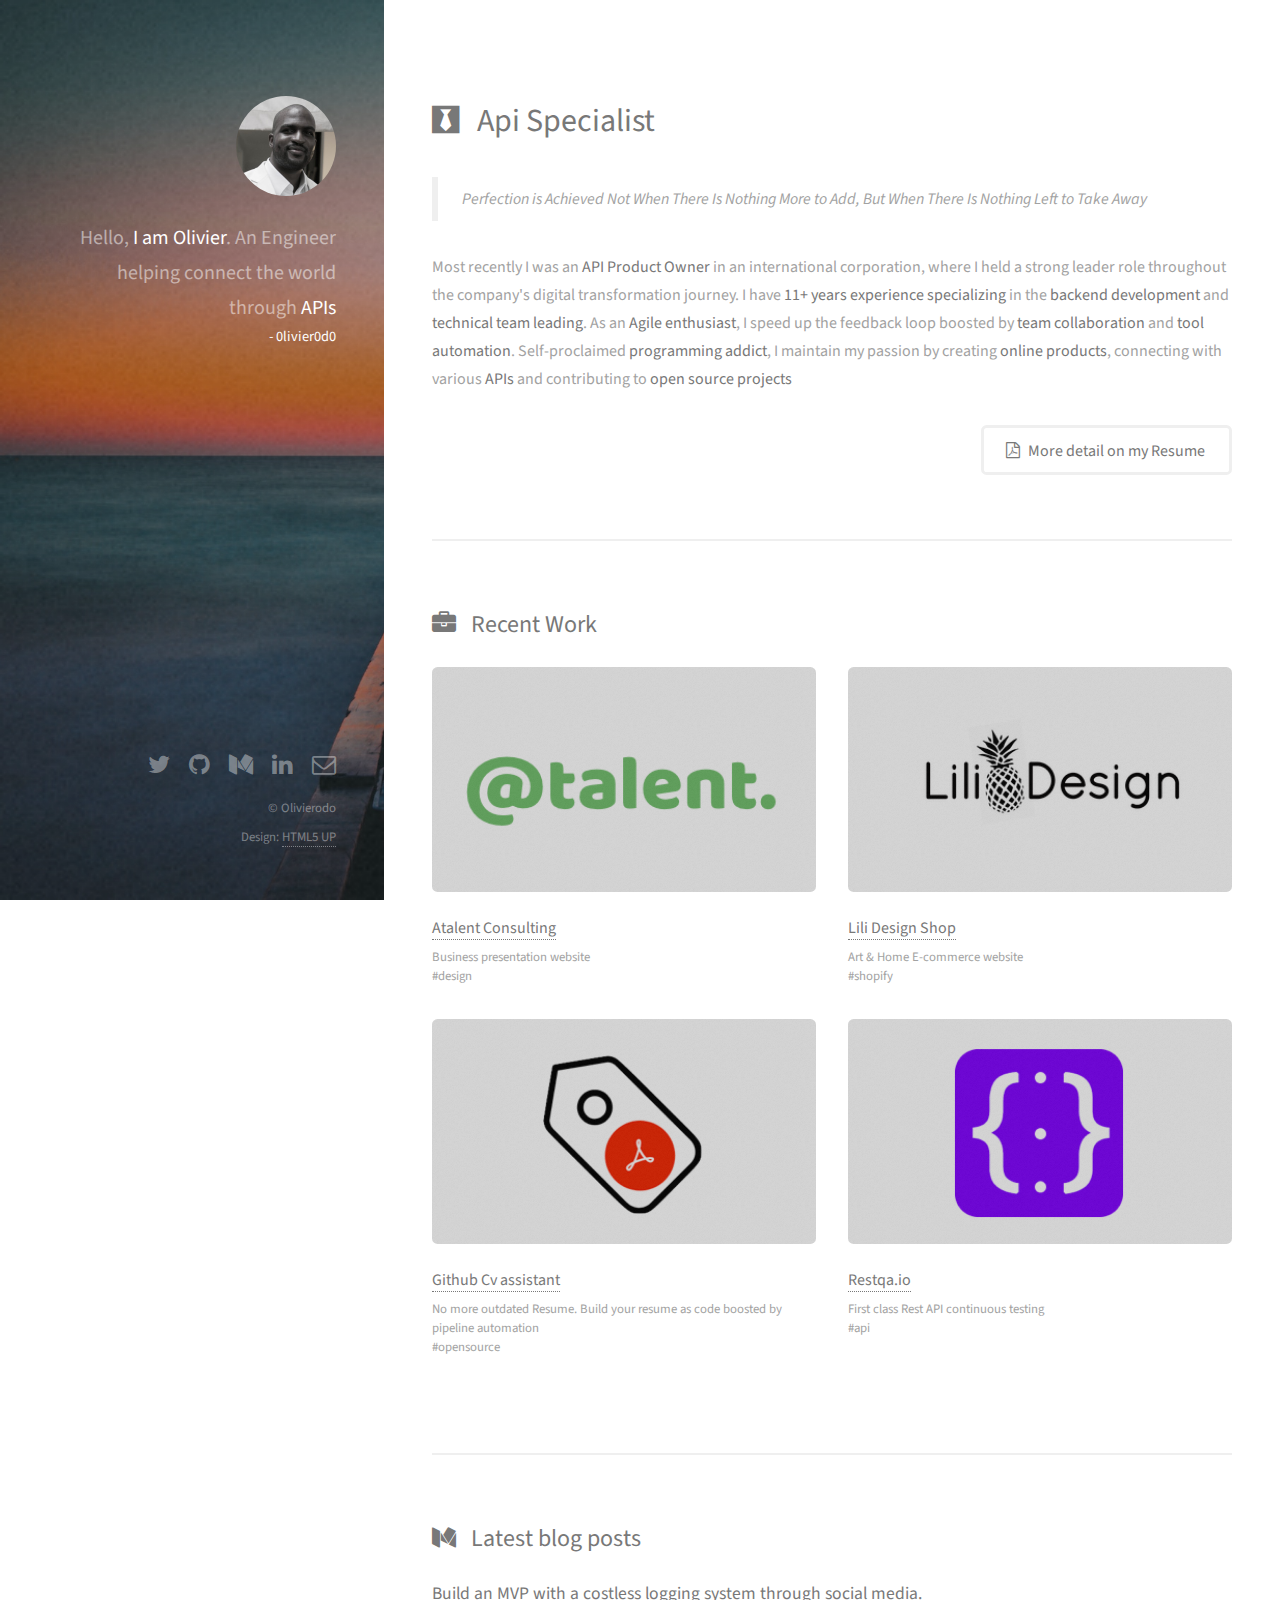
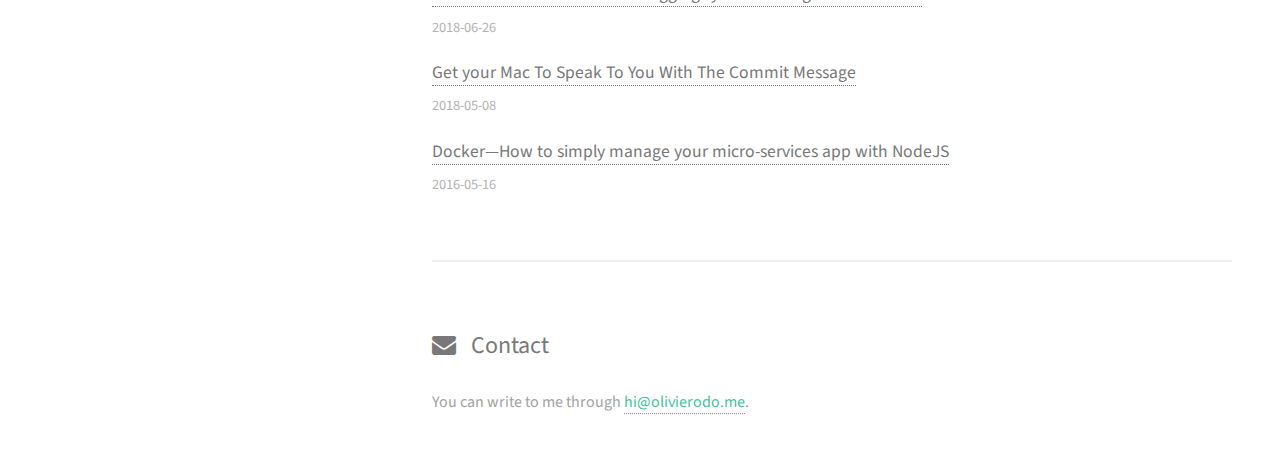
==== commit f1c855d3: "change title as api specialist" ====
--- a/index.html
+++ b/index.html
@@ -6,7 +6,7 @@
 -->
 <html>
 	<head>
-		<title>0livier0d0 - Engineer of things</title>
+		<title>0livier0d0 - API Specialist</title>
 		<meta charset="utf-8" />
 		<meta name="viewport" content="width=device-width, initial-scale=1, user-scalable=no" />
 		<link rel="stylesheet" href="assets/css/main.css" />
@@ -19,7 +19,7 @@
 				<div class="inner">
 					<a href="#" class="image avatar"><img src="images/avatar.jpg" alt="" /></a>
 					<h1>Hello, <strong>I am Olivier</strong>.<br />
-          An Engineer helping make the world a better place with his keyboard<br />
+          An Engineer helping connect the world through <strong>APIs</strong><br />
           <br />
           <h5>- 0livier0d0</h5>
 				</div>
@@ -34,14 +34,14 @@
               <h1>
 		            <a href="#" class="icon fa-black-tie"><span class="label"></span></a>
                 &nbsp;
-							  Api Product Owner - Software Architect
+							  Api Specialist
               </h1>
               <blockquote>Perfection is Achieved Not When There Is Nothing More to Add, But When There Is Nothing Left to Take Away</blockquote>
 						</header>
 						<p>Most recently I was an <strong>API Product Owner</strong> in an international corporation, where I held a strong leader role throughout the company's digital transformation journey. I have <strong>11+ years experience specializing</strong> in the <strong>backend development</strong> and <strong>technical team leading</strong>.
             As an <strong>Agile enthusiast</strong>, I speed up the feedback loop boosted by <strong>team collaboration</strong> and <strong>tool automation</strong>.
             Self-proclaimed <strong>programming addict</strong>, I maintain my passion by creating <strong>online products</strong>, connecting with various <strong>APIs</strong> and contributing to <strong>open source projects</strong></p>
-            <a href="https://github.com/olivierodo/Awesome-CV/releases/download/latest/olivier-rodomond.pdf" target="_blank" class="button icon fa-file-pdf-o" style="float:right"  ga-on="click" ga-event-category="Resume download">Resume</a>
+            <a href="https://github.com/olivierodo/Awesome-CV/releases/download/latest/olivier-rodomond.pdf" target="_blank" class="button icon fa-file-pdf-o" style="float:right"  ga-on="click" ga-event-category="Resume download">More detail on my Resume</a>
             <div style="clear:right"></div>
 					</section>
 
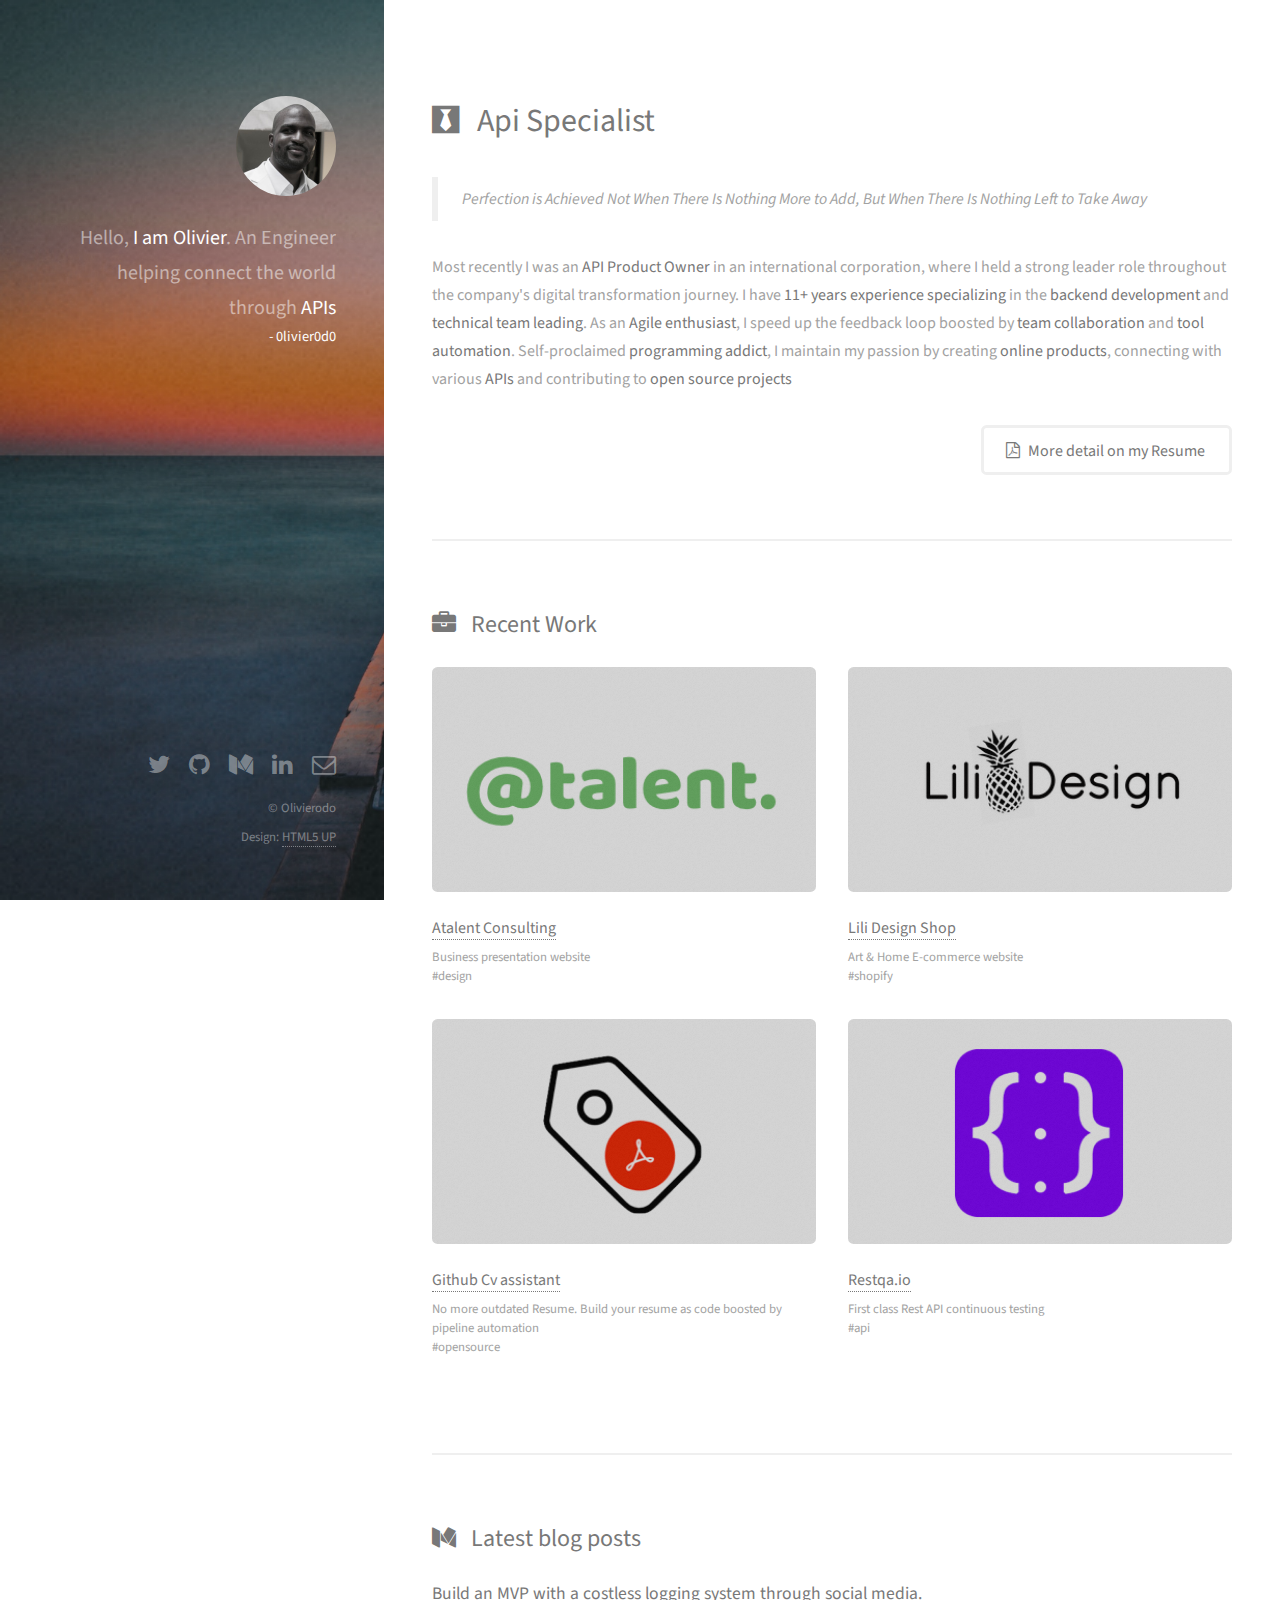
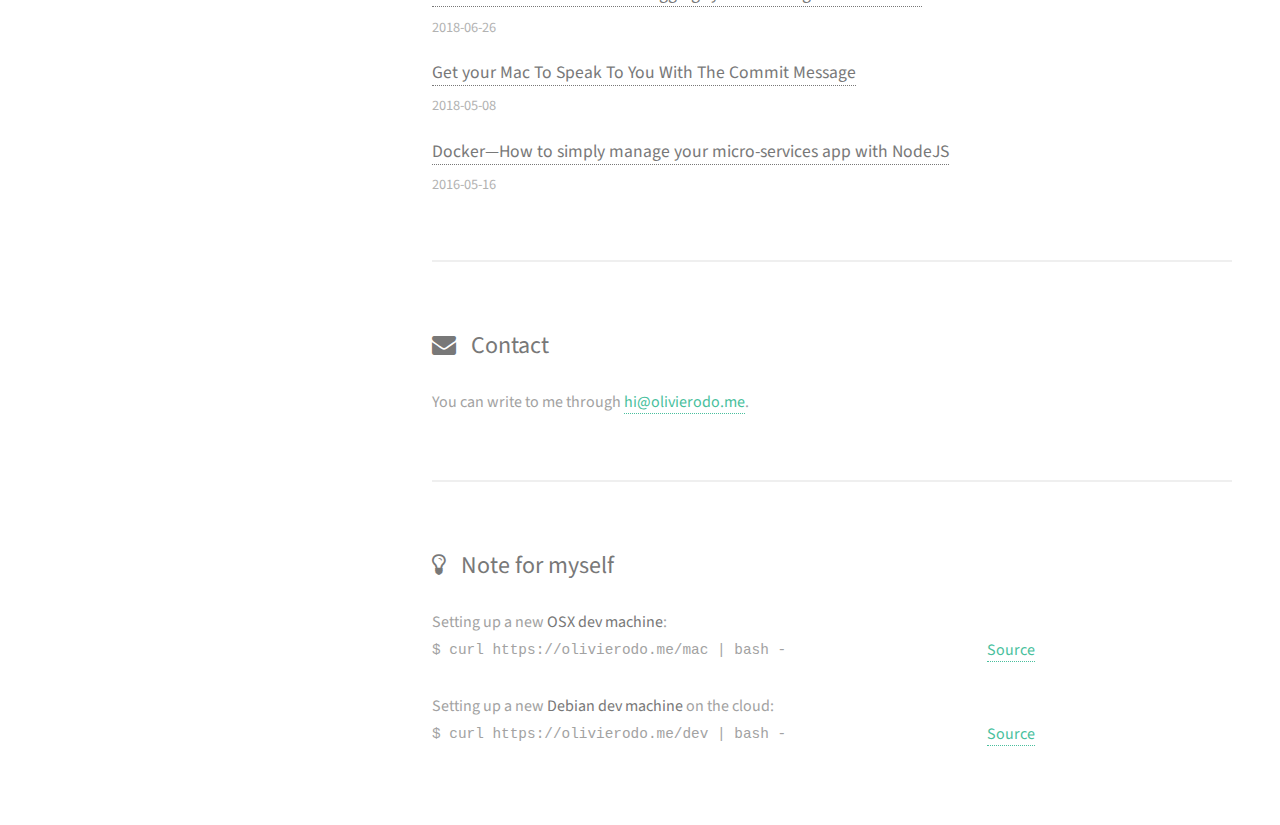
==== commit 46b75700: "note for myself" ====
--- a/index.html
+++ b/index.html
@@ -105,6 +105,33 @@
              </h2>
              You can write to me through <a href="mailto:hi@olivierodo.me"  ga-on="click" ga-event-category="email contact">hi@olivierodo.me</a>.
           </section>
+          <section>
+						<h2>
+		          <a href="#" class="icon fa-lightbulb-o"><span class="label">email</span></a>
+              &nbsp;
+              Note for myself
+             </h2>
+						<div class="row">
+						  <div class="col-8 col-12-xsmall">
+               Setting up a new <strong>OSX dev machine</strong>:
+               <br />
+               <pre>$ curl https://olivierodo.me/mac | bash -</pre>
+              </div>
+						  <div class="col-4 col-12-xsmall">
+               <br />
+               <a href="https://github.com/olivierodo/olivierodo.github.io/blob/master/mac" target="_blank">Source</a>
+              </div>
+						  <div class="col-8 col-12-xsmall">
+               Setting up a new <strong>Debian dev machine</strong> on the cloud:
+               <br />
+               <pre>$ curl https://olivierodo.me/dev | bash -</pre>
+              </div>
+						  <div class="col-4 col-12-xsmall">
+               <br />
+               <a href="https://github.com/olivierodo/olivierodo.github.io/blob/master/dev" target="_blank">Source</a>
+              </div>
+            </div>
+          </section>
 
 		<!-- Footer -->
 			<footer id="footer">
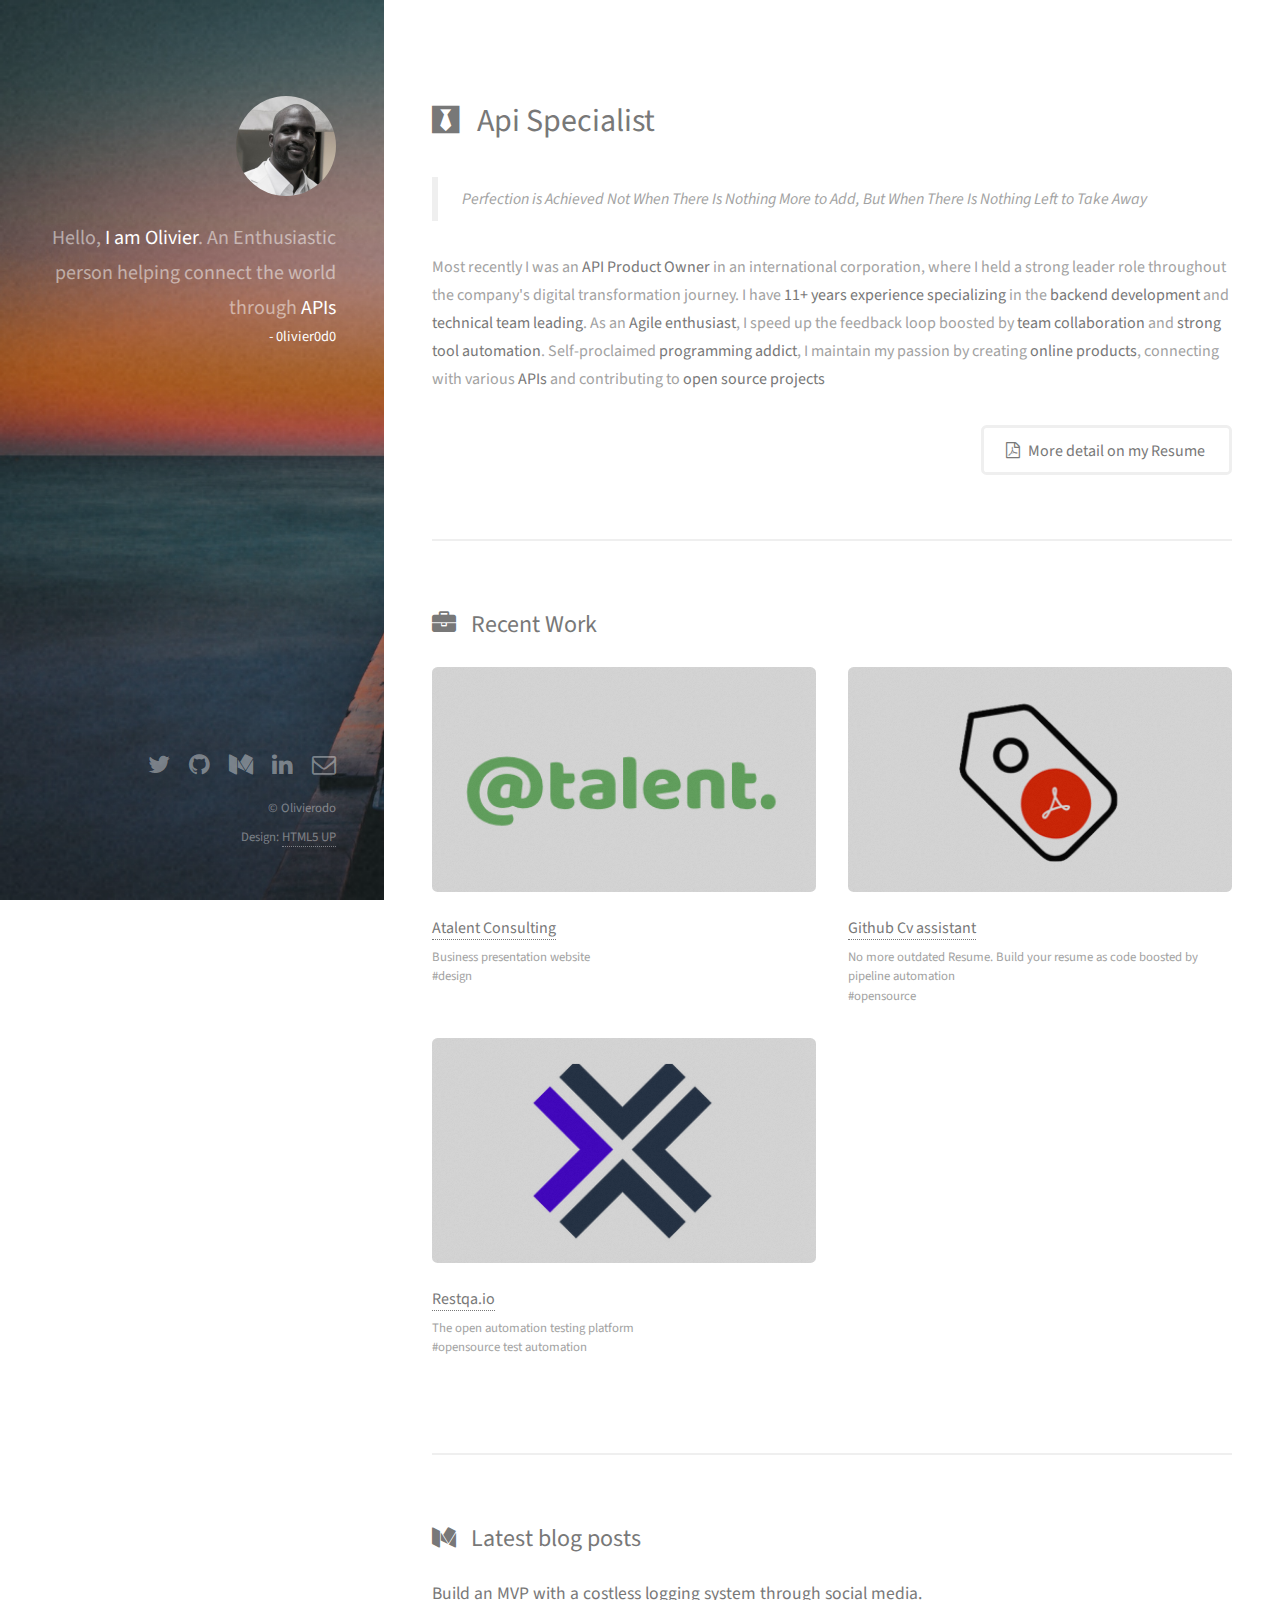
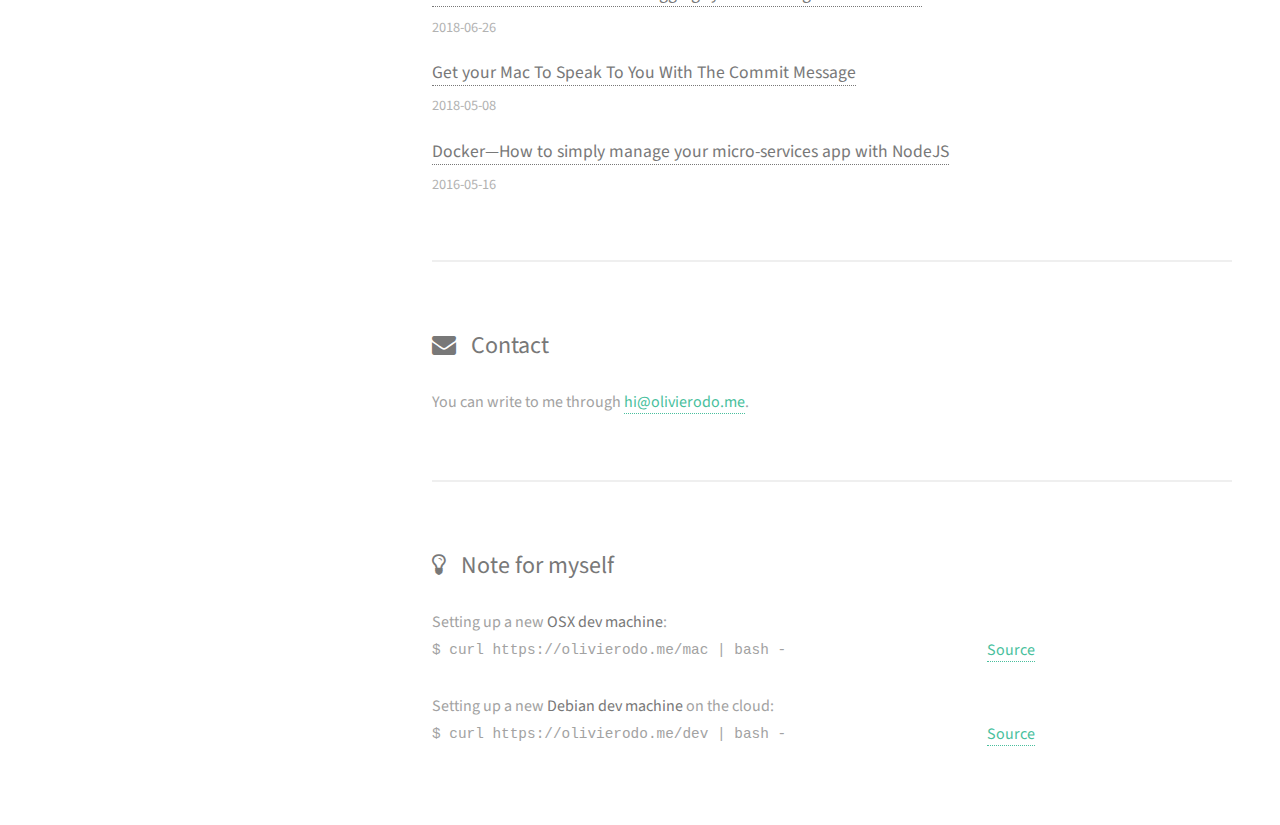
==== commit b4e06f87: "quick  update" ====
--- a/index.html
+++ b/index.html
@@ -19,7 +19,7 @@
 				<div class="inner">
 					<a href="#" class="image avatar"><img src="images/avatar.jpg" alt="" /></a>
 					<h1>Hello, <strong>I am Olivier</strong>.<br />
-          An Engineer helping connect the world through <strong>APIs</strong><br />
+          An Enthusiastic person helping connect the world through <strong>APIs</strong><br />
           <br />
           <h5>- 0livier0d0</h5>
 				</div>
@@ -39,7 +39,7 @@
               <blockquote>Perfection is Achieved Not When There Is Nothing More to Add, But When There Is Nothing Left to Take Away</blockquote>
 						</header>
 						<p>Most recently I was an <strong>API Product Owner</strong> in an international corporation, where I held a strong leader role throughout the company's digital transformation journey. I have <strong>11+ years experience specializing</strong> in the <strong>backend development</strong> and <strong>technical team leading</strong>.
-            As an <strong>Agile enthusiast</strong>, I speed up the feedback loop boosted by <strong>team collaboration</strong> and <strong>tool automation</strong>.
+            As an <strong>Agile enthusiast</strong>, I speed up the feedback loop boosted by <strong>team collaboration</strong> and <strong>strong tool automation</strong>.
             Self-proclaimed <strong>programming addict</strong>, I maintain my passion by creating <strong>online products</strong>, connecting with various <strong>APIs</strong> and contributing to <strong>open source projects</strong></p>
             <a href="https://github.com/olivierodo/Awesome-CV/releases/download/latest/olivier-rodomond.pdf" target="_blank" class="button icon fa-file-pdf-o" style="float:right"  ga-on="click" ga-event-category="Resume download">More detail on my Resume</a>
             <div style="clear:right"></div>
@@ -62,14 +62,6 @@
                 </p>
 							</article>
 							<article class="col-6 col-12-xsmall work-item">
-								<a target="_blank" ga-on="click" ga-event-category="Lilidesignshop" href="https://www.lilidesignshop.com?source=olivierodo" class="image fit thumb"><img src="images/thumbs/04.png" alt="" /></a>
-								<h3><a ga-on="click" ga-event-category="Lilidesignshop" href="https://www.lilidesignshop.com?source=olivierodo" target="_blank">Lili Design Shop</a></h3>
-								<p>
-                  Art & Home  E-commerce website<br />
-                  #shopify
-                </p>
-							</article>
-							<article class="col-6 col-12-xsmall work-item">
 								<a  target="_blank" ga-on="click" ga-event-category="gh-cv-assistant" href="http://gh-cv-assistant.olivierodo.me?source=olivierodo" class="image fit thumb"><img src="images/thumbs/02.png" alt="" /></a>
 								<h3><a target="_blank" ga-on="click" ga-event-category="gh-cv-assistant" href="http://gh-cv-assistant.olivierodo.me?source=olivierodo">Github Cv assistant</a></h3>
 								<p>
@@ -81,8 +73,8 @@
 								<a  ga-on="click" ga-event-category="restqa" href="http://restqa.io?source=olivierodo" target="_blank" class="image fit thumb"><img src="images/thumbs/03.png" alt="" /></a>
 								<h3><a  ga-on="click" ga-event-category="restqa" href="http://restqa.io?source=olivierodo" target="_blank">Restqa.io</a></h3>
 								<p>
-                  First class Rest API continuous testing<br />
-                  #api
+                  The open automation testing platform<br />
+                  #opensource test automation
                 </p>
 							</article>
 						</div>
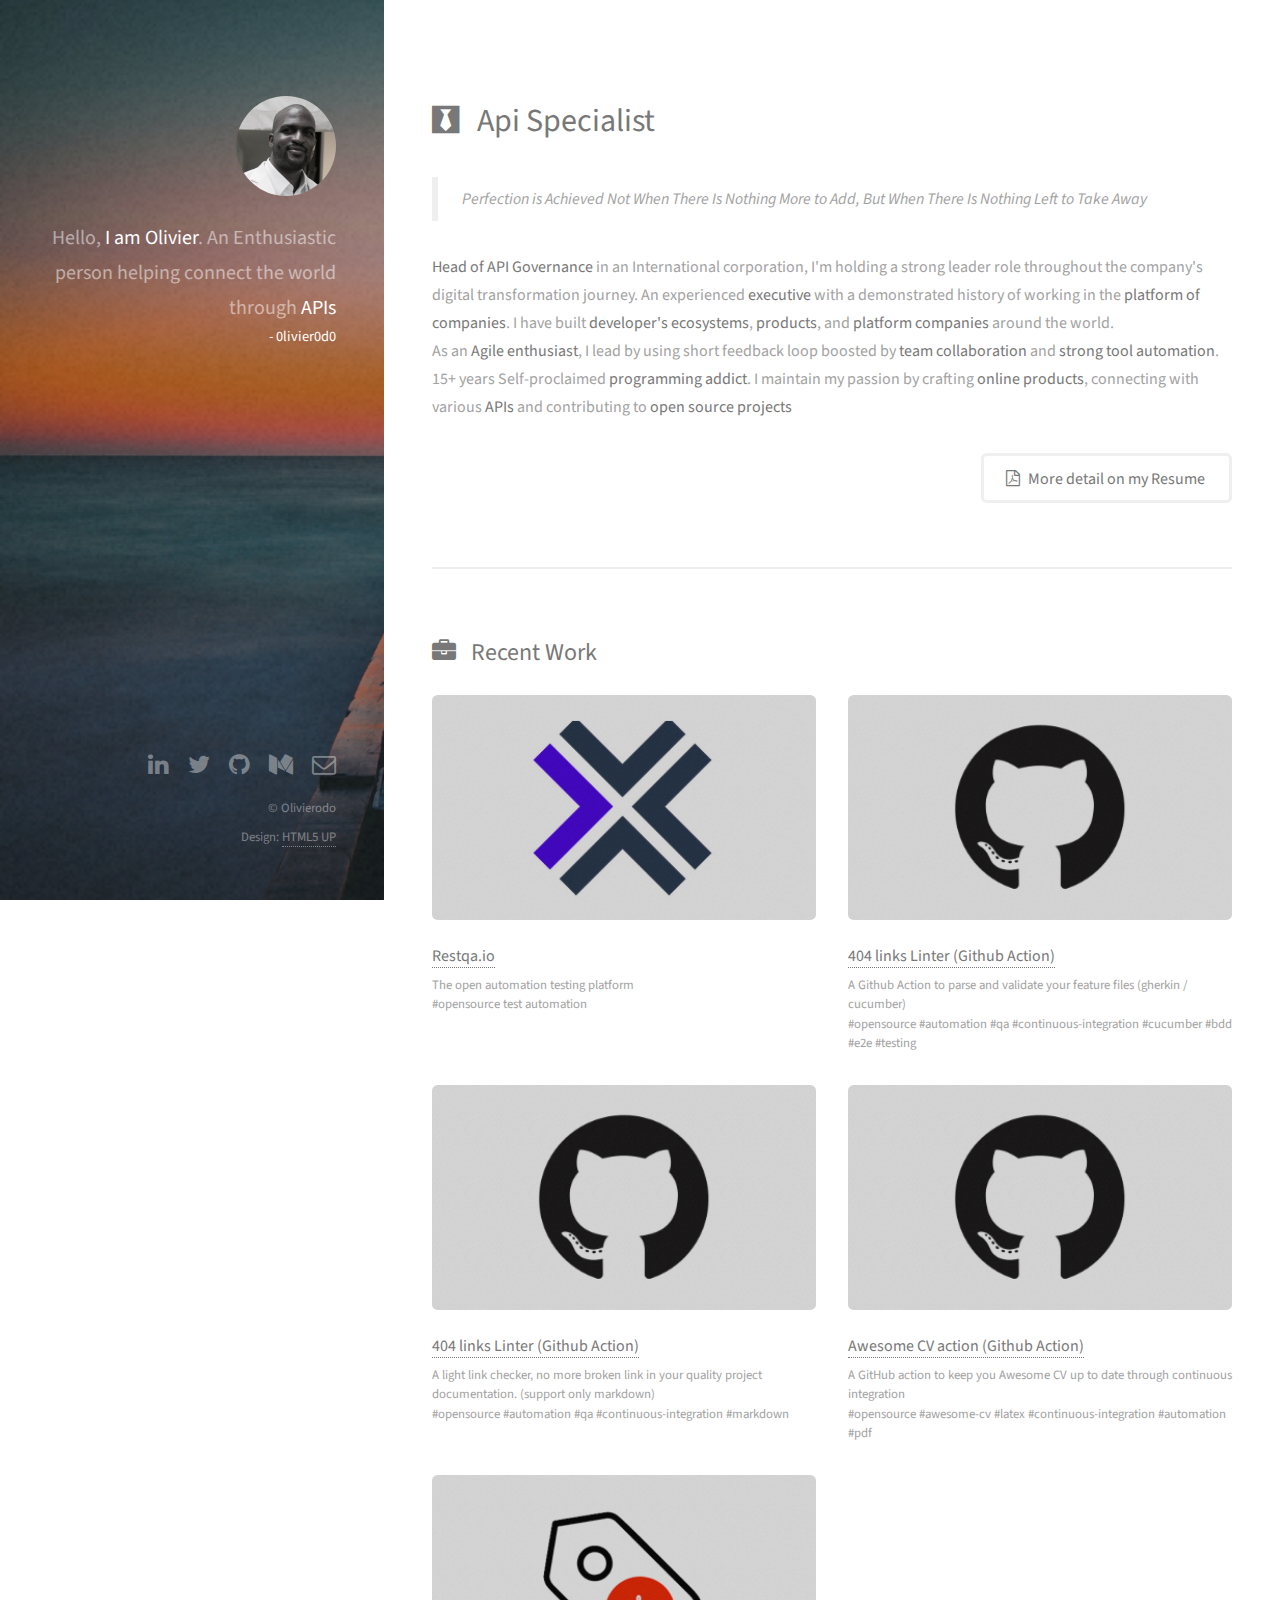
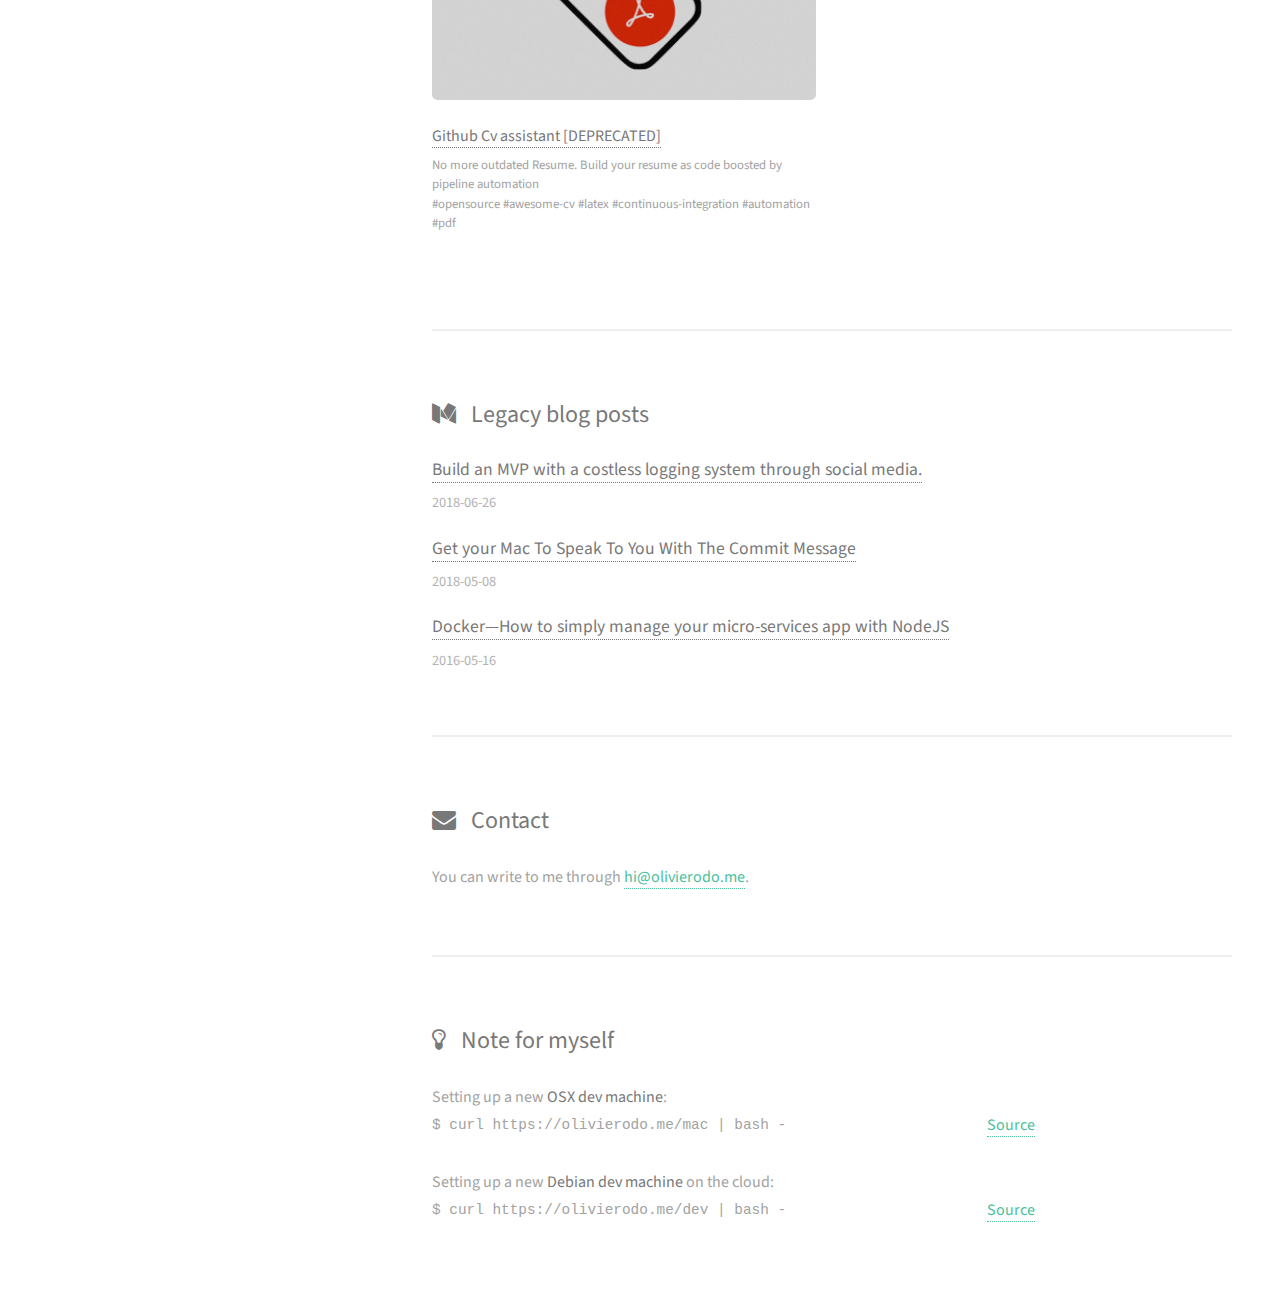
==== commit fa851703: "Update The intro" ====
--- a/index.html
+++ b/index.html
@@ -6,7 +6,7 @@
 -->
 <html>
 	<head>
-		<title>0livier0d0 - API Specialist</title>
+		<title>0livier0d0 - API Specialist </title>
 		<meta charset="utf-8" />
 		<meta name="viewport" content="width=device-width, initial-scale=1, user-scalable=no" />
 		<link rel="stylesheet" href="assets/css/main.css" />
@@ -38,9 +38,12 @@
               </h1>
               <blockquote>Perfection is Achieved Not When There Is Nothing More to Add, But When There Is Nothing Left to Take Away</blockquote>
 						</header>
-						<p>Most recently I was an <strong>API Product Owner</strong> in an international corporation, where I held a strong leader role throughout the company's digital transformation journey. I have <strong>11+ years experience specializing</strong> in the <strong>backend development</strong> and <strong>technical team leading</strong>.
-            As an <strong>Agile enthusiast</strong>, I speed up the feedback loop boosted by <strong>team collaboration</strong> and <strong>strong tool automation</strong>.
-            Self-proclaimed <strong>programming addict</strong>, I maintain my passion by creating <strong>online products</strong>, connecting with various <strong>APIs</strong> and contributing to <strong>open source projects</strong></p>
+						<p>
+            <strong>Head of API Governance</strong> in an International corporation, I'm holding a strong leader role throughout the company's digital transformation journey.
+            An experienced <strong>executive</strong> with a demonstrated history of working in the <strong>platform of companies</strong>. I have built <strong>developer's ecosystems</strong>, <strong>products</strong>, and <strong>platform companies</strong> around the world.<br /> 
+
+            As an <strong>Agile enthusiast</strong>, I lead by using short feedback loop boosted by <strong>team collaboration</strong> and <strong>strong tool automation</strong>.
+            15+ years Self-proclaimed <strong>programming addict</strong>. I maintain my passion by crafting <strong>online products</strong>, connecting with various <strong>APIs</strong> and contributing to <strong>open source projects</strong></p>
             <a href="https://github.com/olivierodo/Awesome-CV/releases/download/latest/olivier-rodomond.pdf" target="_blank" class="button icon fa-file-pdf-o" style="float:right"  ga-on="click" ga-event-category="Resume download">More detail on my Resume</a>
             <div style="clear:right"></div>
 					</section>
@@ -54,27 +57,43 @@
              </h2>
 						<div class="row">
 							<article class="col-6 col-12-xsmall work-item">
-								<a target="_blank" ga-on="click" ga-event-category="atalent" href="https://www.atalent-consulting.com?source=olivierodo" class="image fit thumb"><img src="images/thumbs/05.png" alt="" /></a>
-								<h3><a ga-on="click" ga-event-category="atalent" href="https://www.atalent-consulting.com?source=olivierodo" target="_blank">Atalent Consulting</a></h3>
-								<p>
-                  Business presentation website<br />
-                  #design
-                </p>
-							</article>
-							<article class="col-6 col-12-xsmall work-item">
-								<a  target="_blank" ga-on="click" ga-event-category="gh-cv-assistant" href="http://gh-cv-assistant.olivierodo.me?source=olivierodo" class="image fit thumb"><img src="images/thumbs/02.png" alt="" /></a>
-								<h3><a target="_blank" ga-on="click" ga-event-category="gh-cv-assistant" href="http://gh-cv-assistant.olivierodo.me?source=olivierodo">Github Cv assistant</a></h3>
-								<p>
-                  No more outdated Resume. Build your resume as code boosted by pipeline automation<br />
-                  #opensource
-                </p>
-							</article>
-							<article class="col-6 col-12-xsmall work-item">
 								<a  ga-on="click" ga-event-category="restqa" href="http://restqa.io?source=olivierodo" target="_blank" class="image fit thumb"><img src="images/thumbs/03.png" alt="" /></a>
 								<h3><a  ga-on="click" ga-event-category="restqa" href="http://restqa.io?source=olivierodo" target="_blank">Restqa.io</a></h3>
 								<p>
                   The open automation testing platform<br />
                   #opensource test automation
+                </p>
+							</article>
+							<article class="col-6 col-12-xsmall work-item">
+								<a  target="_blank" ga-on="click" ga-event-category="github-gherkin-linter" href="https://github.com/restqa/gherkin-linter-action" class="image fit thumb"><img src="images/thumbs/06.png" alt="" /></a>
+								<h3><a target="_blank" ga-on="click" ga-event-category="github-gherkin-linter" href="https://github.com/restqa/gherkin-linter-action">404 links Linter (Github Action)</a></h3>
+								<p>
+                  A Github Action to parse and validate your feature files (gherkin / cucumber) <br/>
+                  #opensource #automation #qa #continuous-integration #cucumber #bdd #e2e #testing
+                </p>
+							</article>
+							<article class="col-6 col-12-xsmall work-item">
+								<a  target="_blank" ga-on="click" ga-event-category="github-404-links" href="https://github.com/marketplace/actions/404-links" class="image fit thumb"><img src="images/thumbs/06.png" alt="" /></a>
+								<h3><a target="_blank" ga-on="click" ga-event-category="github-404-links" href="https://github.com/marketplace/actions/404-links">404 links Linter (Github Action)</a></h3>
+								<p>
+                  A light link checker, no more broken link in your quality project documentation. (support only markdown)<br />
+                  #opensource #automation #qa #continuous-integration #markdown
+                </p>
+							</article>
+							<article class="col-6 col-12-xsmall work-item">
+								<a  target="_blank" ga-on="click" ga-event-category="github-awesome-cv-builder" href="https://github.com/marketplace/actions/awesome-cv-builder" class="image fit thumb"><img src="images/thumbs/06.png" alt="" /></a>
+								<h3><a target="_blank" ga-on="click" ga-event-category="github-awesome-cv-builder" href="https://github.com/marketplace/actions/awesome-cv-builder">Awesome CV action (Github Action)</a></h3>
+								<p>
+                  A GitHub action to keep you Awesome CV up to date through continuous integration<br />
+                  #opensource #awesome-cv #latex #continuous-integration #automation #pdf
+                </p>
+							</article>
+							<article class="col-6 col-12-xsmall work-item">
+								<a  target="_blank" ga-on="click" ga-event-category="gh-cv-assistant" href="http://gh-cv-assistant.olivierodo.me?source=olivierodo" class="image fit thumb"><img src="images/thumbs/02.png" alt="" /></a>
+								<h3><a target="_blank" ga-on="click" ga-event-category="gh-cv-assistant" href="http://gh-cv-assistant.olivierodo.me?source=olivierodo">Github Cv assistant [DEPRECATED]</a></h3>
+								<p>
+                  No more outdated Resume. Build your resume as code boosted by pipeline automation<br />
+                  #opensource #awesome-cv #latex #continuous-integration #automation #pdf
                 </p>
 							</article>
 						</div>
@@ -85,11 +104,11 @@
 						<h2>
 		          <a href="http://blog.olivierodo.me" class="icon fa-medium"><span class="label">Blog</span></a>
               &nbsp;
-              Latest blog posts 
+              Legacy blog posts 
              </h2>
           </section>
 
-          <section>
+          <section id="contact">
 						<h2>
 		          <a href="#" class="icon fa-envelope"><span class="label">email</span></a>
               &nbsp;
@@ -97,7 +116,7 @@
              </h2>
              You can write to me through <a href="mailto:hi@olivierodo.me"  ga-on="click" ga-event-category="email contact">hi@olivierodo.me</a>.
           </section>
-          <section>
+          <section id="notes">
 						<h2>
 		          <a href="#" class="icon fa-lightbulb-o"><span class="label">email</span></a>
               &nbsp;
@@ -129,11 +148,11 @@
 			<footer id="footer">
 				<div class="inner">
 					<ul class="icons">
-						<li><a href="https://twitter.com/olivierodo" ga-on="click" ga-event-category="twitter"  class="icon fa-twitter"><span class="label">Twitter</span></a></li>
-						<li><a href="https://github.com/olivierodo"  ga-on="click" ga-event-category="github" class="icon fa-github"><span class="label">Github</span></a></li>
-						<li><a href="http://blog.olivierodo.me"  ga-on="click" ga-event-category="blog" class="icon fa-medium"><span class="label">Blog</span></a></li>
-						<li><a href="https://linkedin.com/in/olivierodo"  ga-on="click" ga-event-category="linkedin" class="icon fa-linkedin"><span class="label">Linkedin</span></a></li>
-						<li><a href="mail:hi@olivierodo.me"  ga-on="click" ga-event-category="email" class="icon fa-envelope-o"><span class="label">Email</span></a></li>
+						<li><a href="https://linkedin.com/in/olivierodo" target="_blank" ga-on="click" ga-event-category="linkedin" class="icon fa-linkedin"><span class="label">Linkedin</span></a></li>
+						<li><a href="https://twitter.com/olivierodo" target="_blank" ga-on="click" ga-event-category="twitter"  class="icon fa-twitter"><span class="label">Twitter</span></a></li>
+						<li><a href="https://github.com/olivierodo" target="_blank" ga-on="click" ga-event-category="github" class="icon fa-github"><span class="label">Github</span></a></li>
+						<li><a href="http://blog.olivierodo.me" target="_blank" ga-on="click" ga-event-category="blog" class="icon fa-medium"><span class="label">Blog</span></a></li>
+						<li><a href="mail:hi@olivierodo.me" target="_blank" ga-on="click" ga-event-category="email" class="icon fa-envelope-o"><span class="label">Email</span></a></li>
 					</ul>
 					<ul class="copyright">
 						<li>&copy; Olivierodo</li><li>Design: <a href="http://html5up.net"  ga-on="click" ga-event-category="template">HTML5 UP</a></li>
@@ -159,9 +178,5 @@
         ga('create', 'UA-53726500-4', 'auto');
         ga('send', 'pageview');
       </script>
-
-
-
-
 	</body>
 </html>
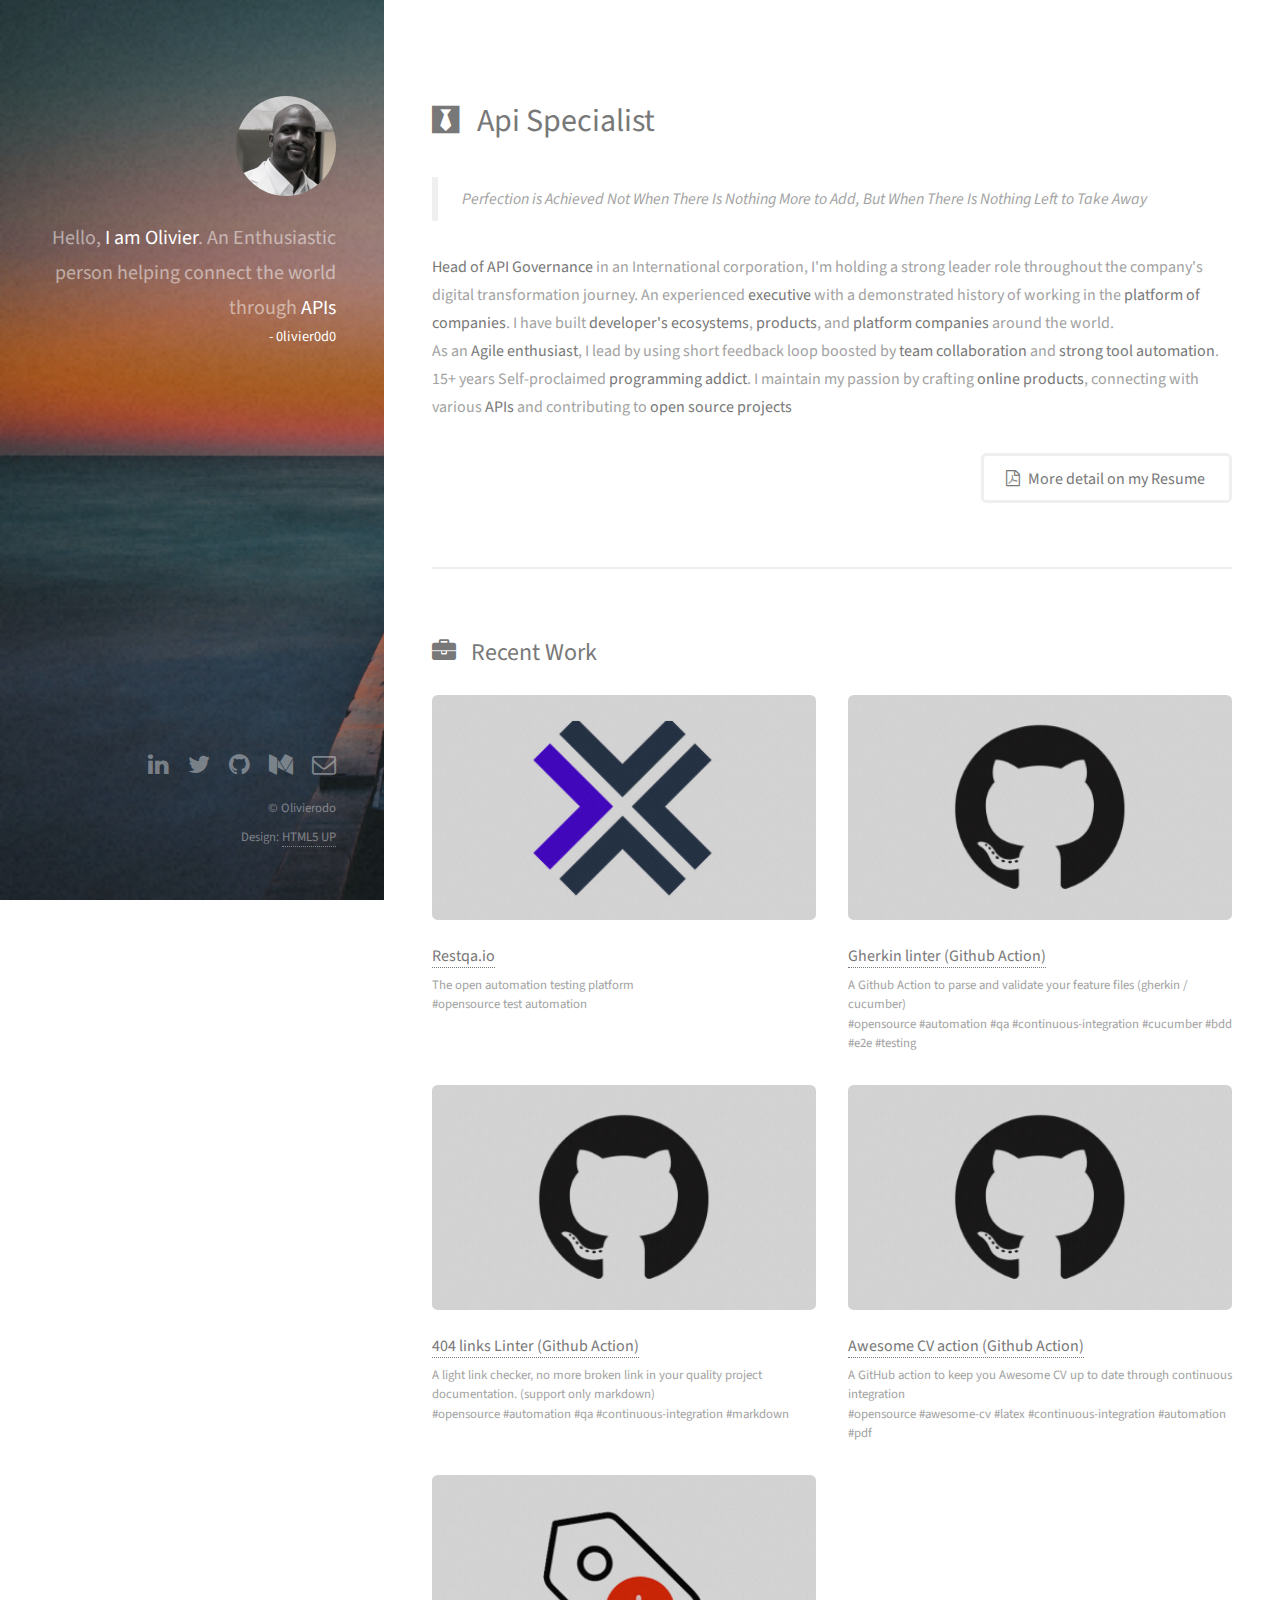
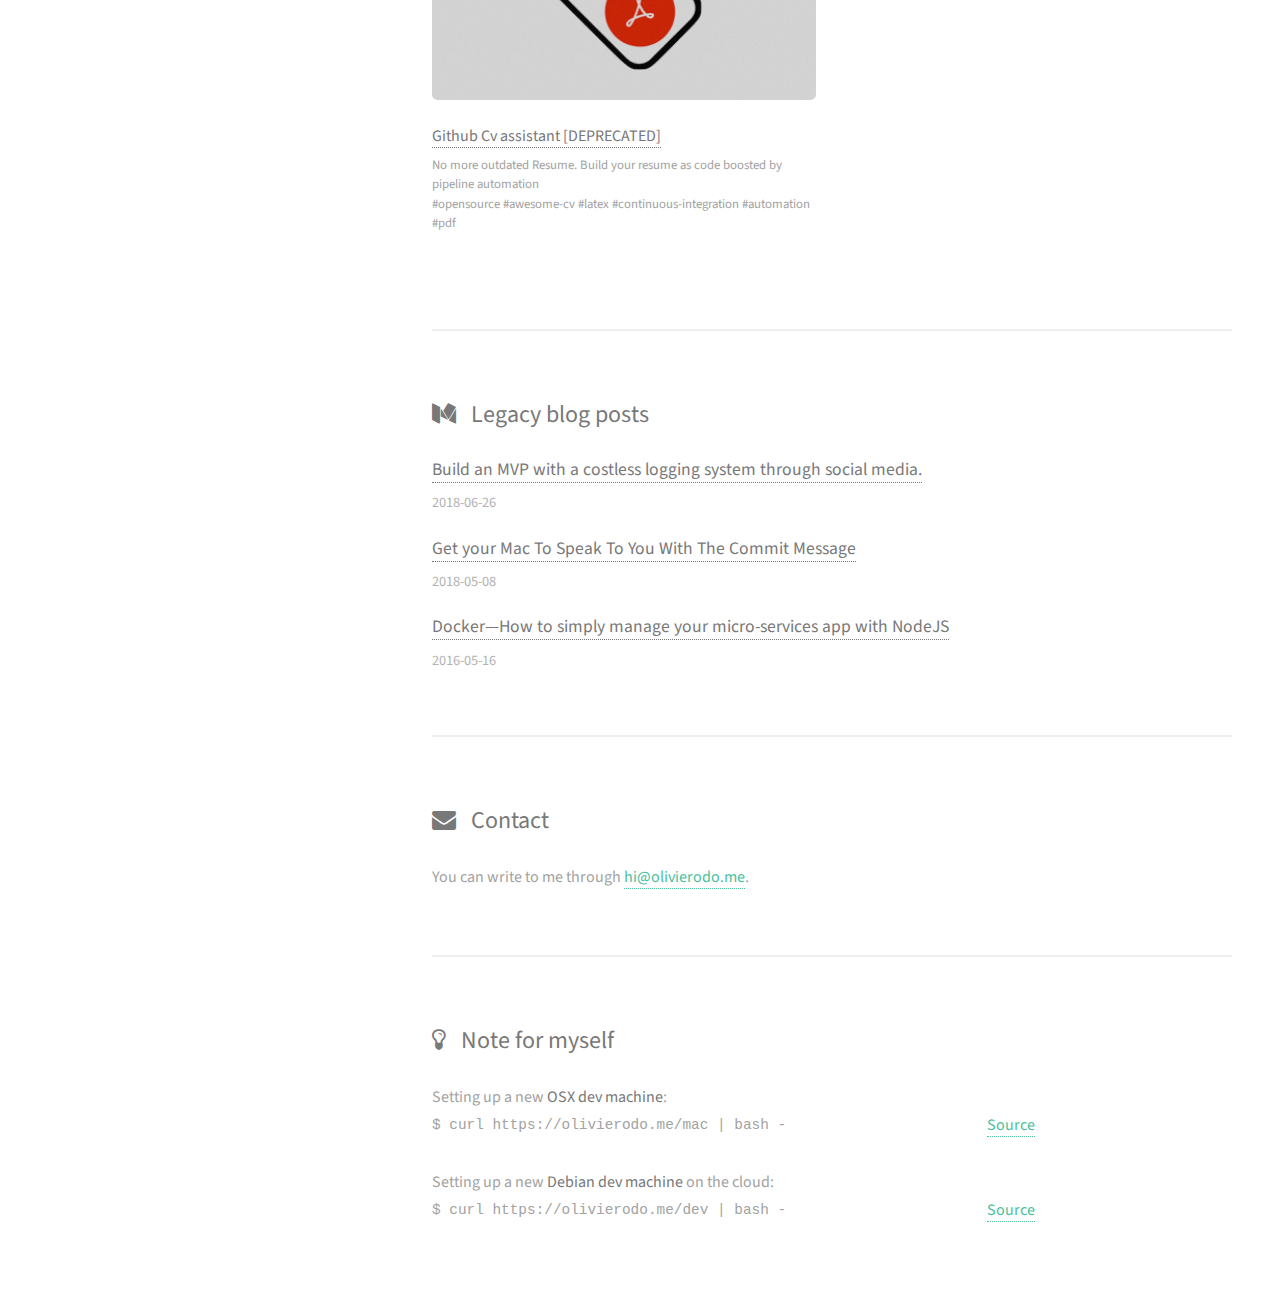
==== commit 564aa00c: "Update index.html" ====
--- a/index.html
+++ b/index.html
@@ -66,7 +66,7 @@
 							</article>
 							<article class="col-6 col-12-xsmall work-item">
 								<a  target="_blank" ga-on="click" ga-event-category="github-gherkin-linter" href="https://github.com/restqa/gherkin-linter-action" class="image fit thumb"><img src="images/thumbs/06.png" alt="" /></a>
-								<h3><a target="_blank" ga-on="click" ga-event-category="github-gherkin-linter" href="https://github.com/restqa/gherkin-linter-action">404 links Linter (Github Action)</a></h3>
+								<h3><a target="_blank" ga-on="click" ga-event-category="github-gherkin-linter" href="https://github.com/restqa/gherkin-linter-action">Gherkin linter (Github Action)</a></h3>
 								<p>
                   A Github Action to parse and validate your feature files (gherkin / cucumber) <br/>
                   #opensource #automation #qa #continuous-integration #cucumber #bdd #e2e #testing
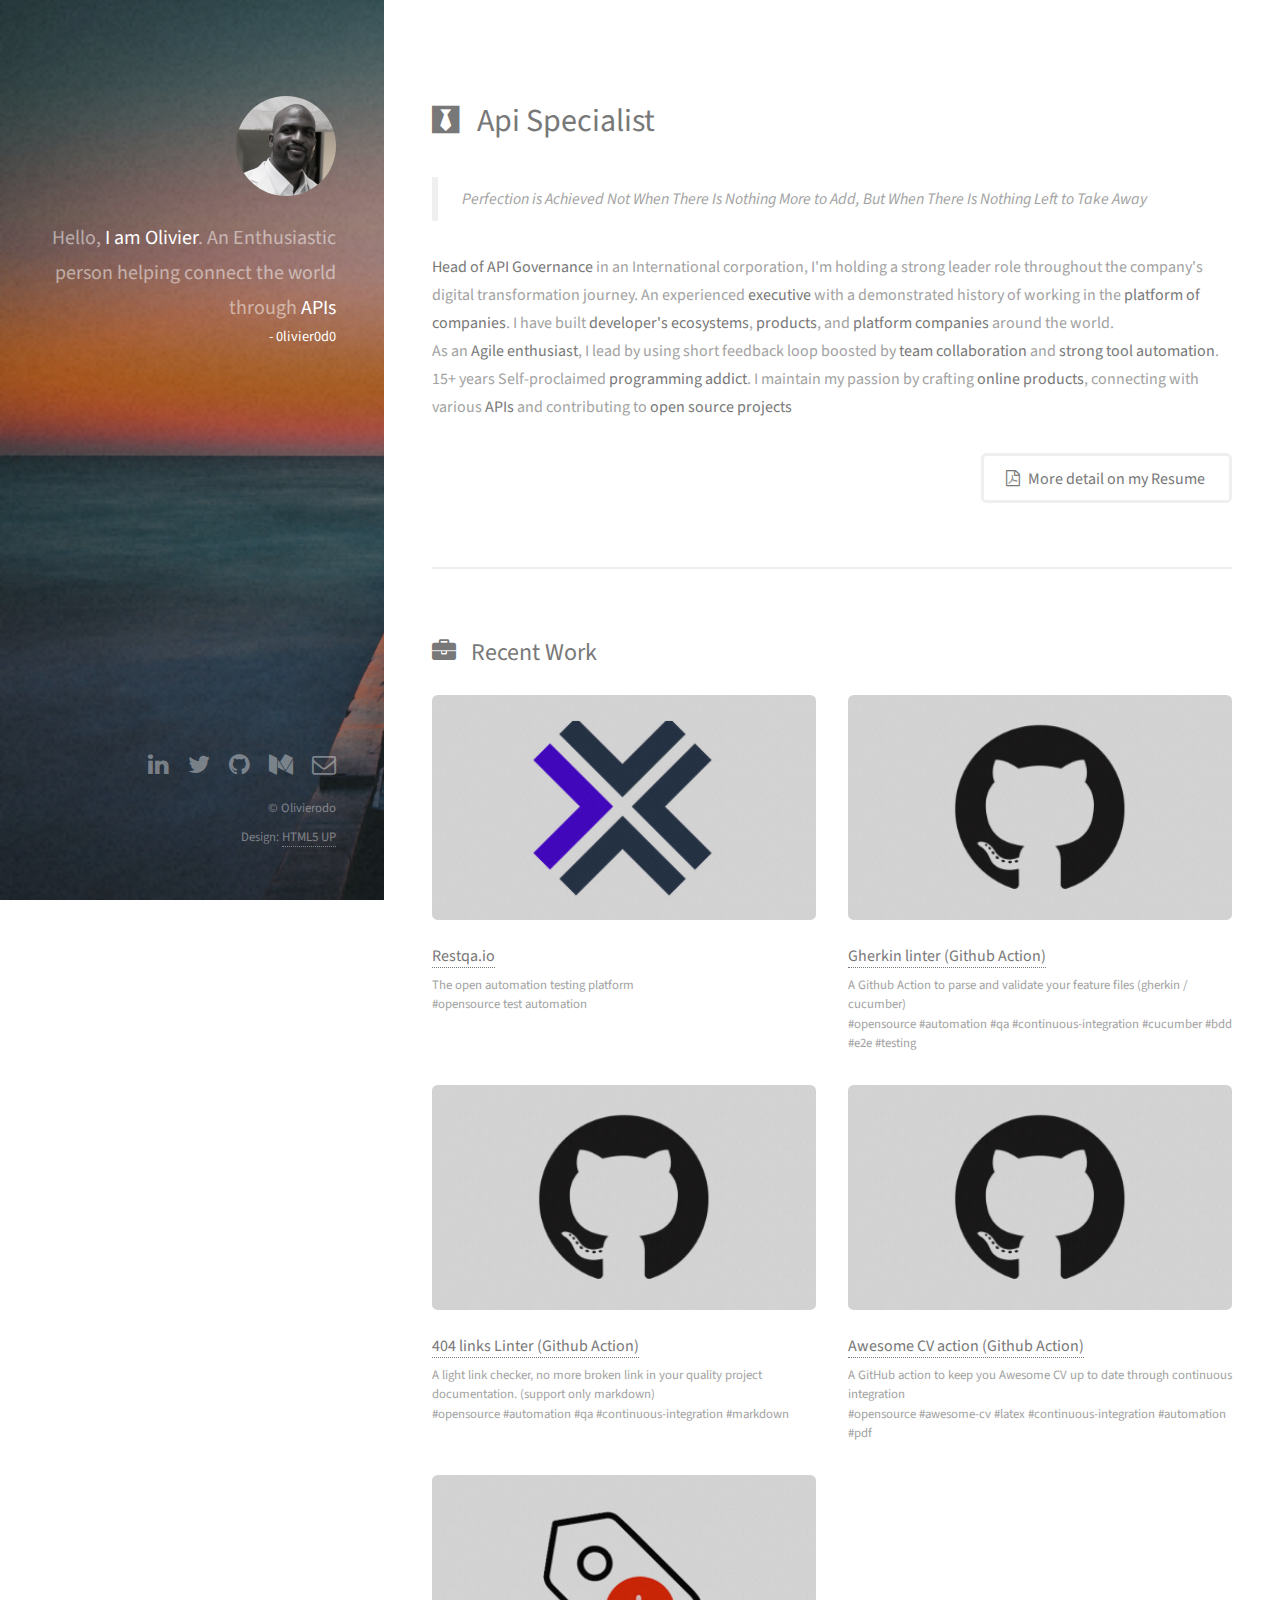
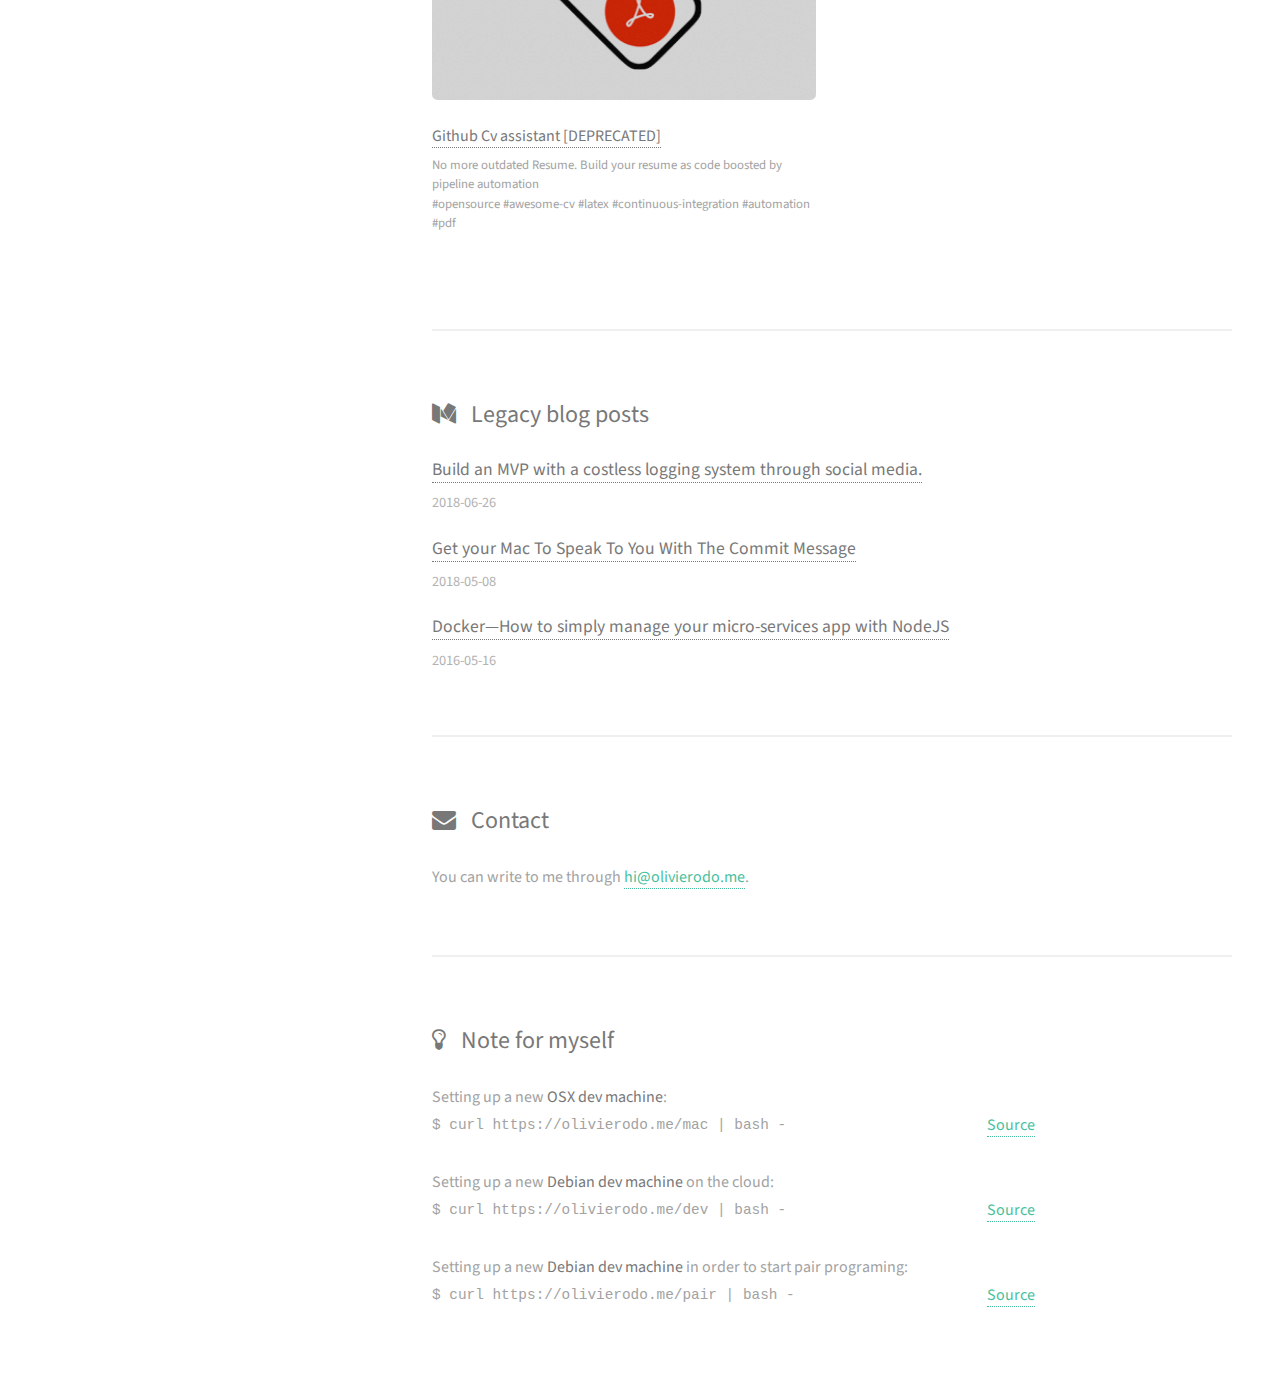
==== commit 2ca9dfc8: "Add the pair command into the index.html" ====
--- a/index.html
+++ b/index.html
@@ -141,6 +141,15 @@
                <br />
                <a href="https://github.com/olivierodo/olivierodo.github.io/blob/master/dev" target="_blank">Source</a>
               </div>
+						  <div class="col-8 col-12-xsmall">
+               Setting up a new <strong>Debian dev machine</strong> in order to start pair programing:
+               <br />
+               <pre>$ curl https://olivierodo.me/pair | bash -</pre>
+              </div>
+						  <div class="col-4 col-12-xsmall">
+               <br />
+               <a href="https://github.com/olivierodo/olivierodo.github.io/blob/master/pair" target="_blank">Source</a>
+              </div>
             </div>
           </section>
 
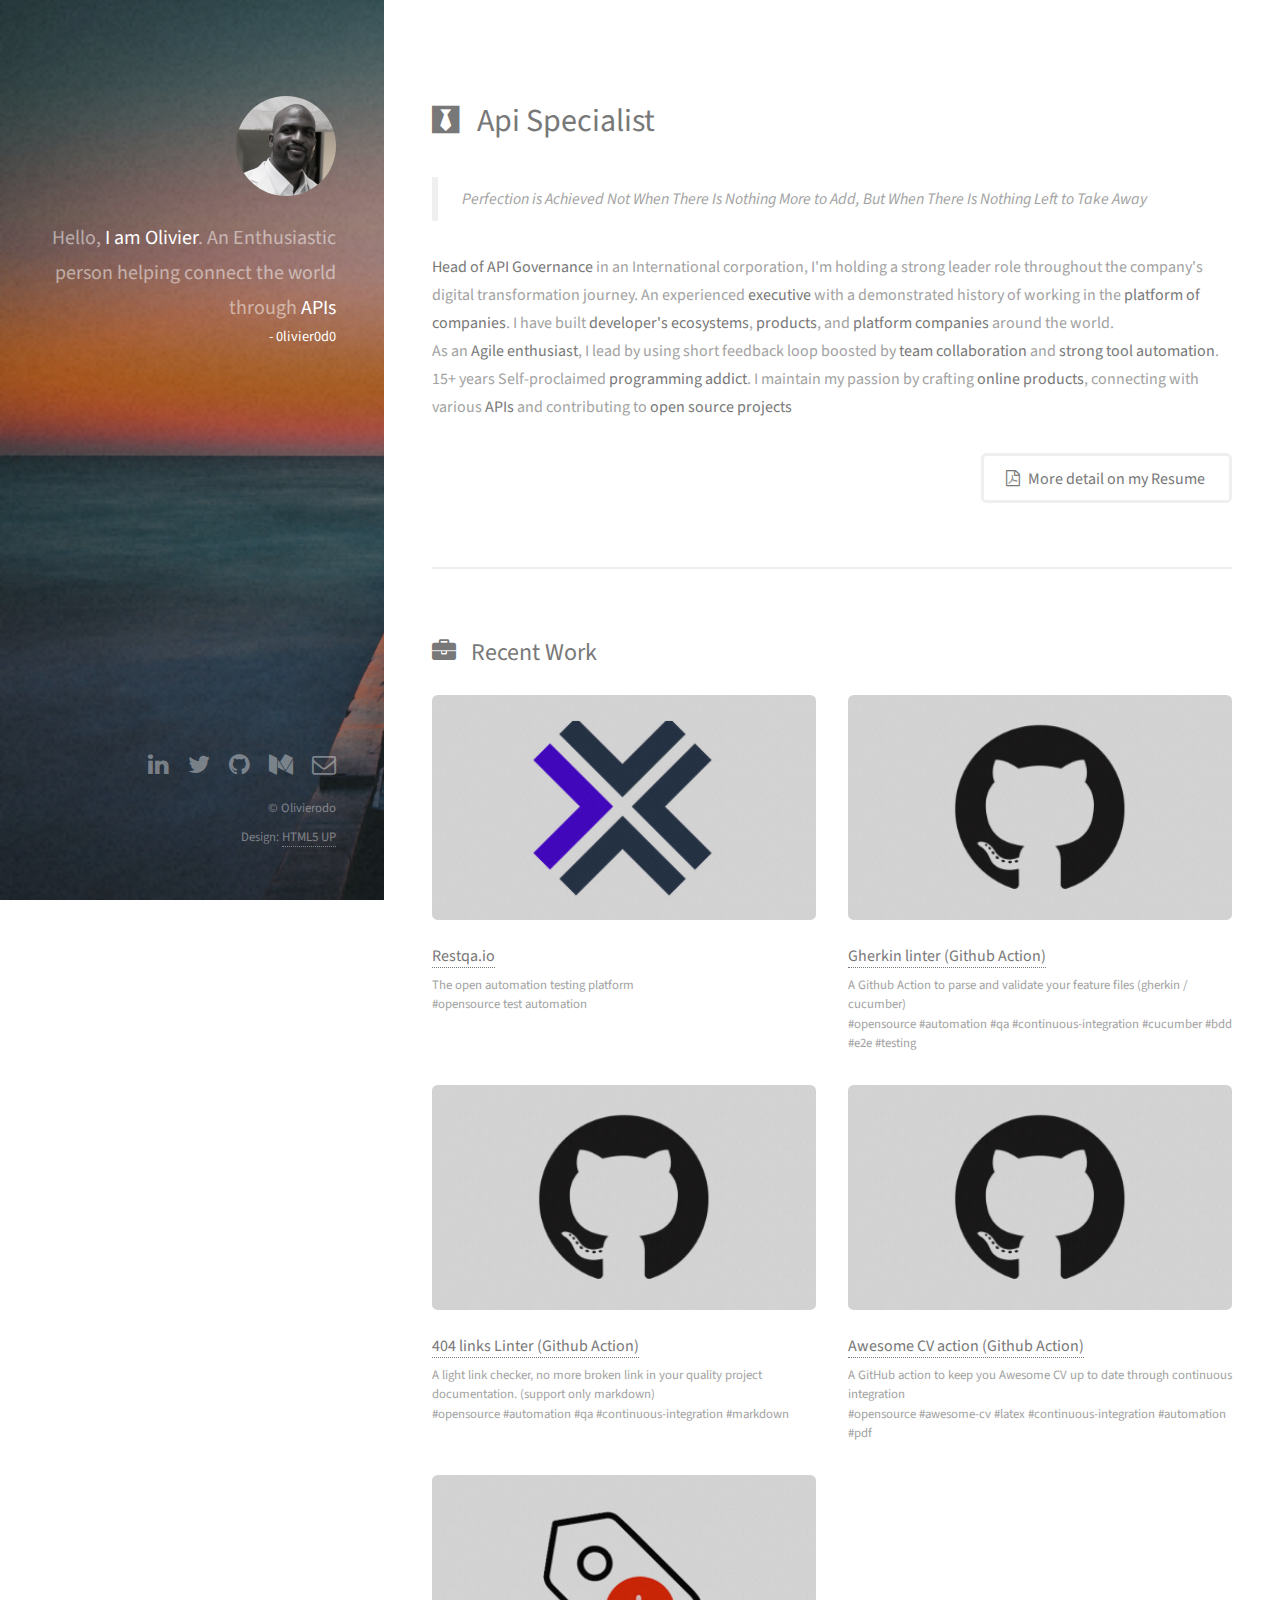
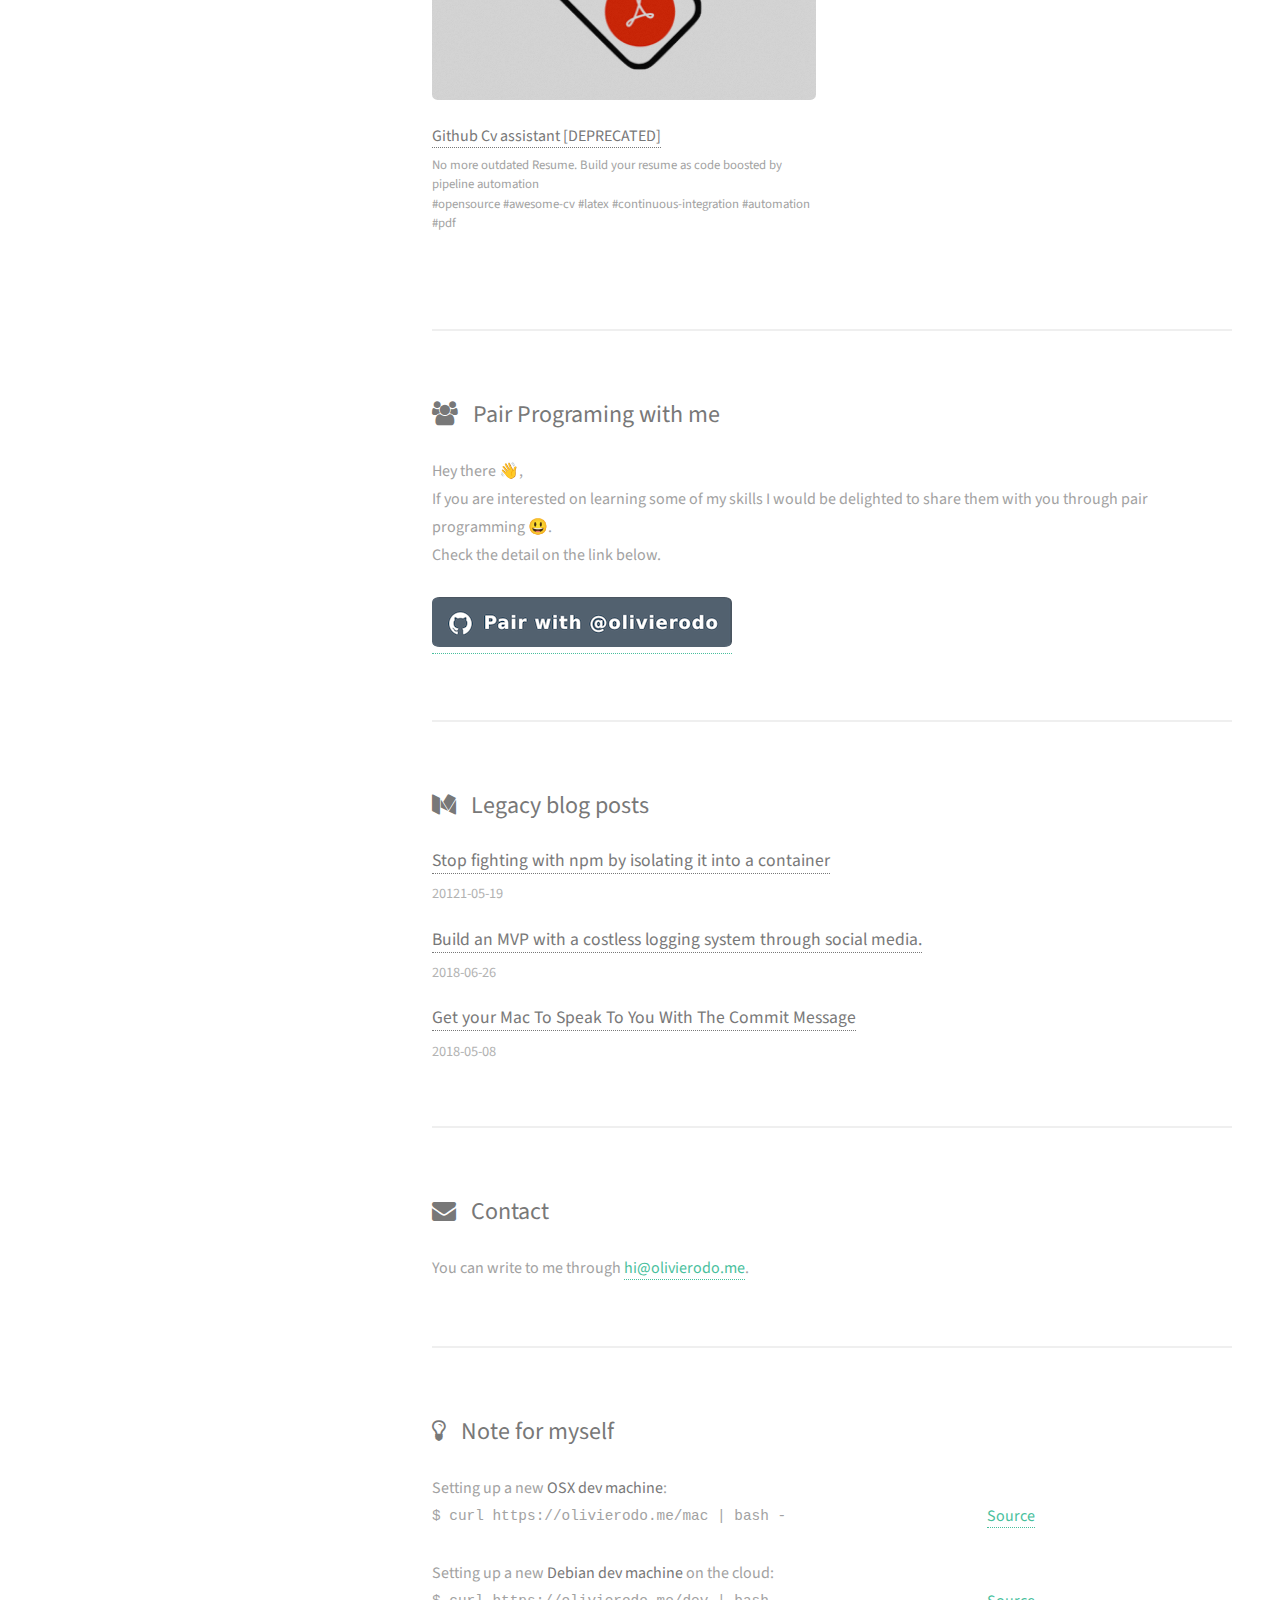
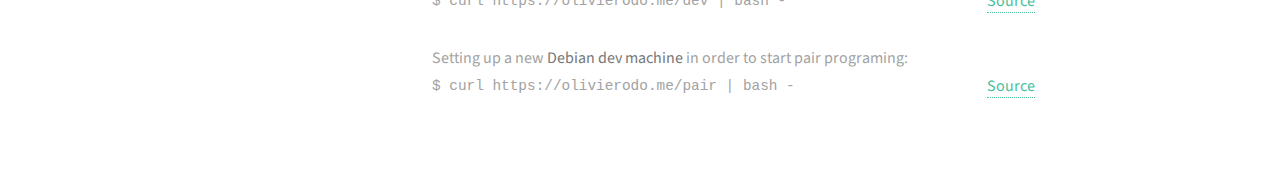
==== commit cc471e6e: "Add the pair with me section" ====
--- a/index.html
+++ b/index.html
@@ -43,7 +43,8 @@
             An experienced <strong>executive</strong> with a demonstrated history of working in the <strong>platform of companies</strong>. I have built <strong>developer's ecosystems</strong>, <strong>products</strong>, and <strong>platform companies</strong> around the world.<br /> 
 
             As an <strong>Agile enthusiast</strong>, I lead by using short feedback loop boosted by <strong>team collaboration</strong> and <strong>strong tool automation</strong>.
-            15+ years Self-proclaimed <strong>programming addict</strong>. I maintain my passion by crafting <strong>online products</strong>, connecting with various <strong>APIs</strong> and contributing to <strong>open source projects</strong></p>
+            15+ years Self-proclaimed <strong>programming addict</strong>. I maintain my passion by crafting <strong>online products</strong>, connecting with various <strong>APIs</strong> and contributing to <strong>open source projects</strong>
+            </p>
             <a href="https://github.com/olivierodo/Awesome-CV/releases/download/latest/olivier-rodomond.pdf" target="_blank" class="button icon fa-file-pdf-o" style="float:right"  ga-on="click" ga-event-category="Resume download">More detail on my Resume</a>
             <div style="clear:right"></div>
 					</section>
@@ -98,6 +99,21 @@
 							</article>
 						</div>
 					</section>
+
+          <section>
+						<h2>
+		          <a href="http://blog.olivierodo.me" class="icon fa-users"><span class="label">Blog</span></a>
+              &nbsp;
+              Pair Programing with me
+             </h2>
+						  <p>
+                Hey there 👋, <br />
+                If you are interested on learning some of my skills I would be delighted to share them with you through pair programming 😃.<br/>
+                Check the detail on the link below. <br />
+                <br />
+                <a href="https://github.com/olivierodo/pair-with-me" ga-on="click" ga-event-category="pair-with-me" target="_blank"><img class="image" src="images/pair.png" /></a>
+              </p>
+          </section>
 
 
           <section id="posts">
